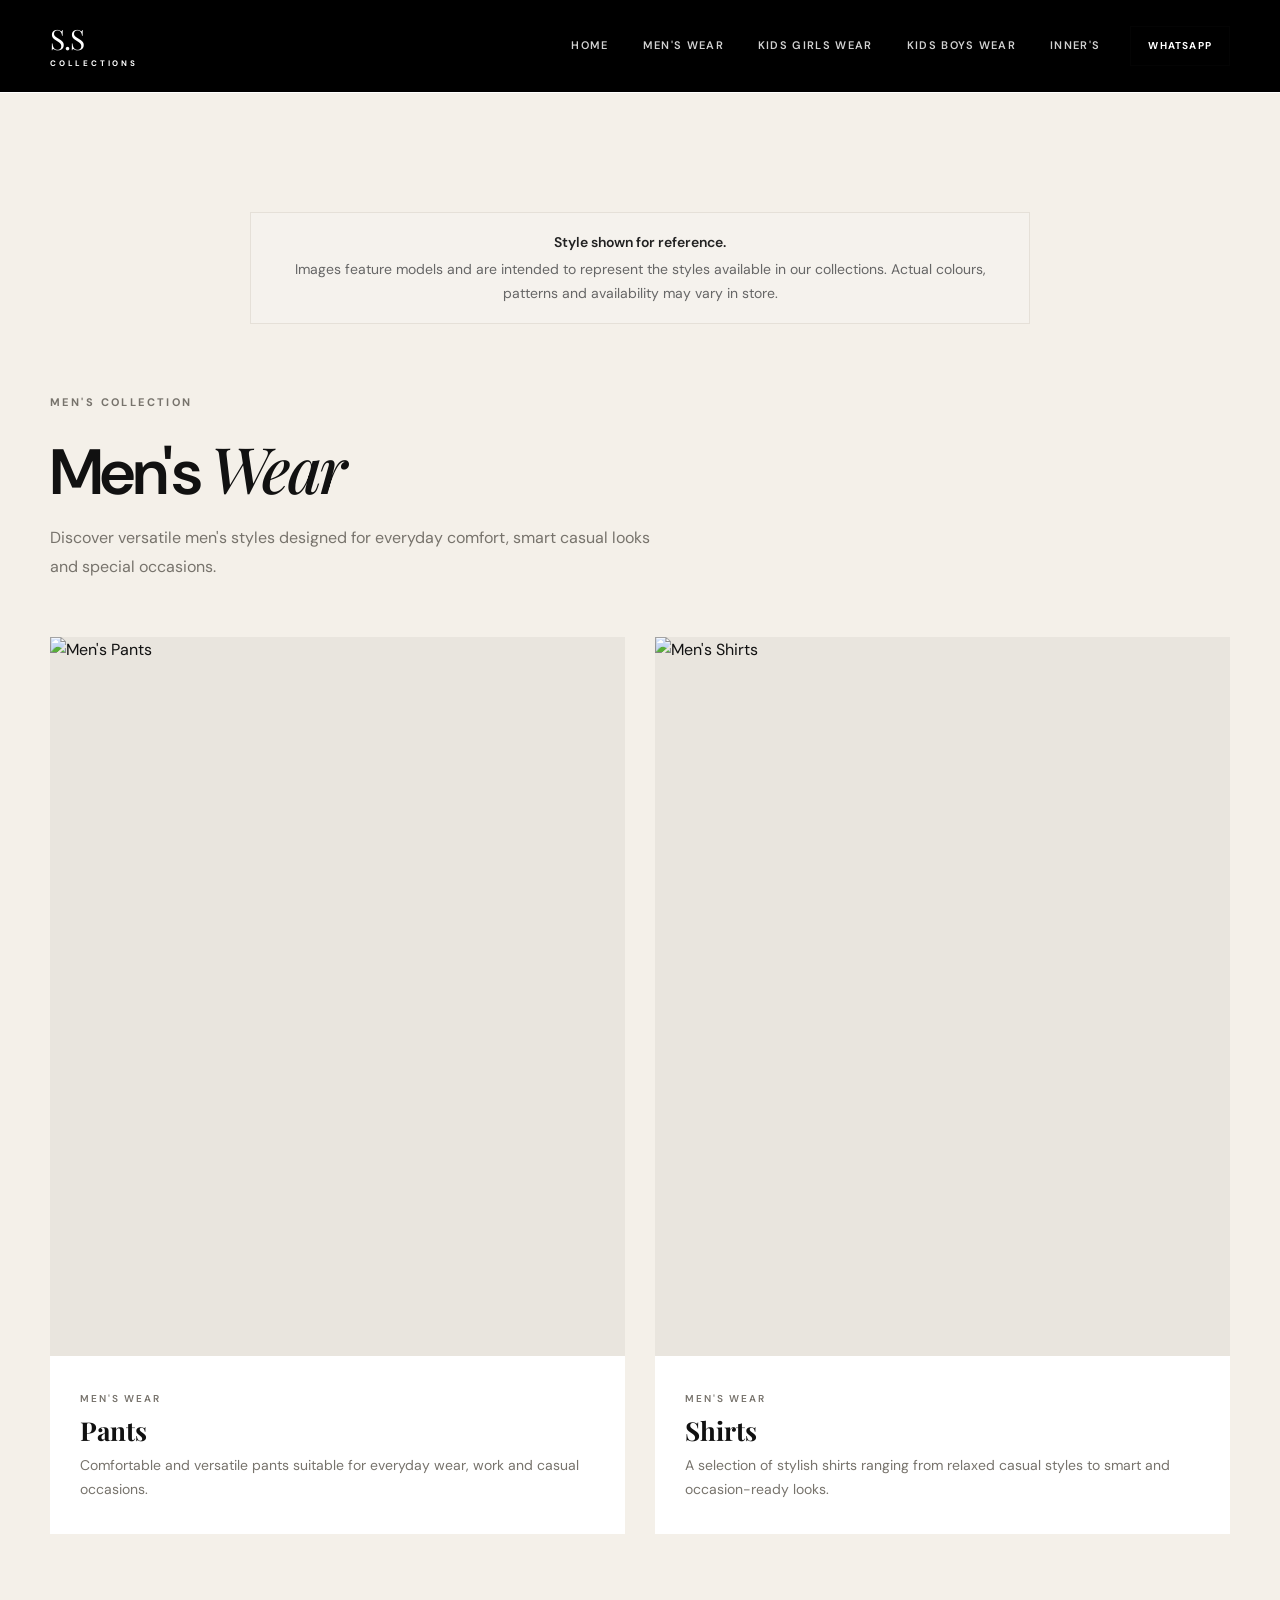
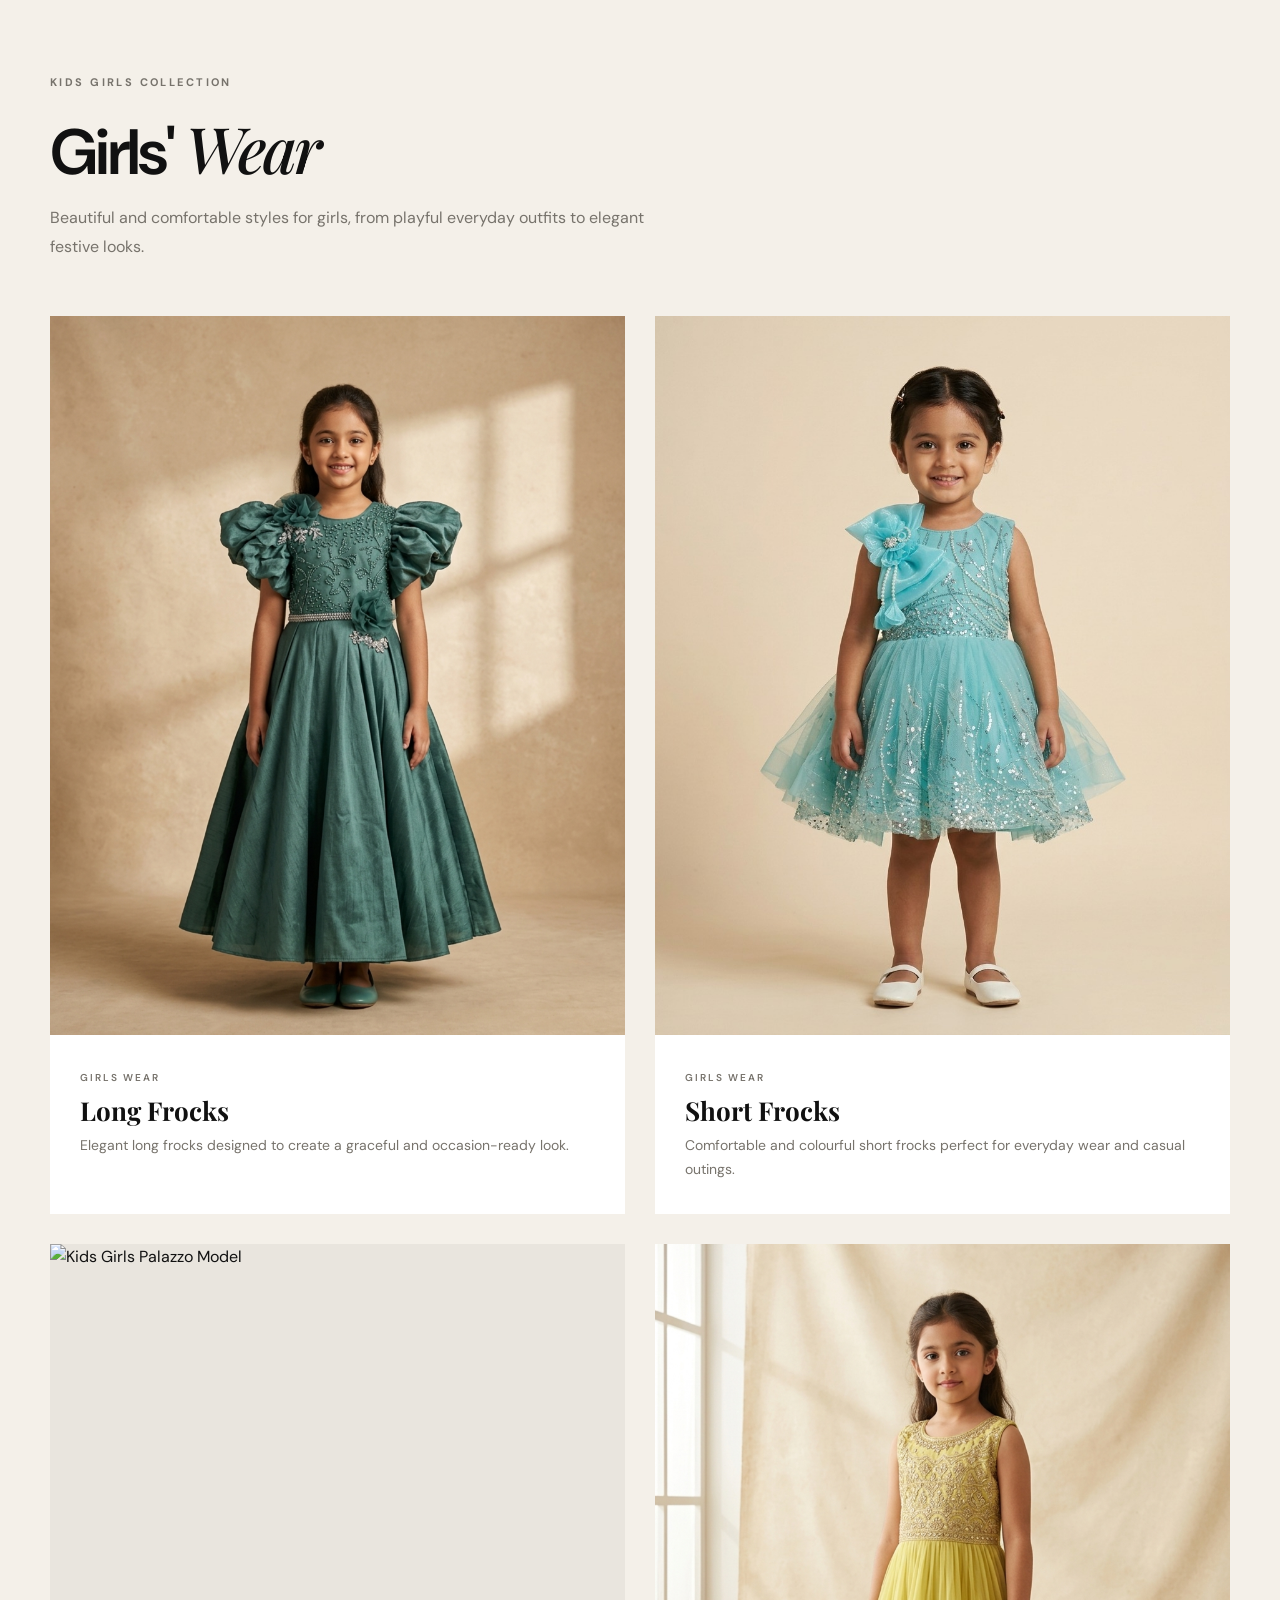
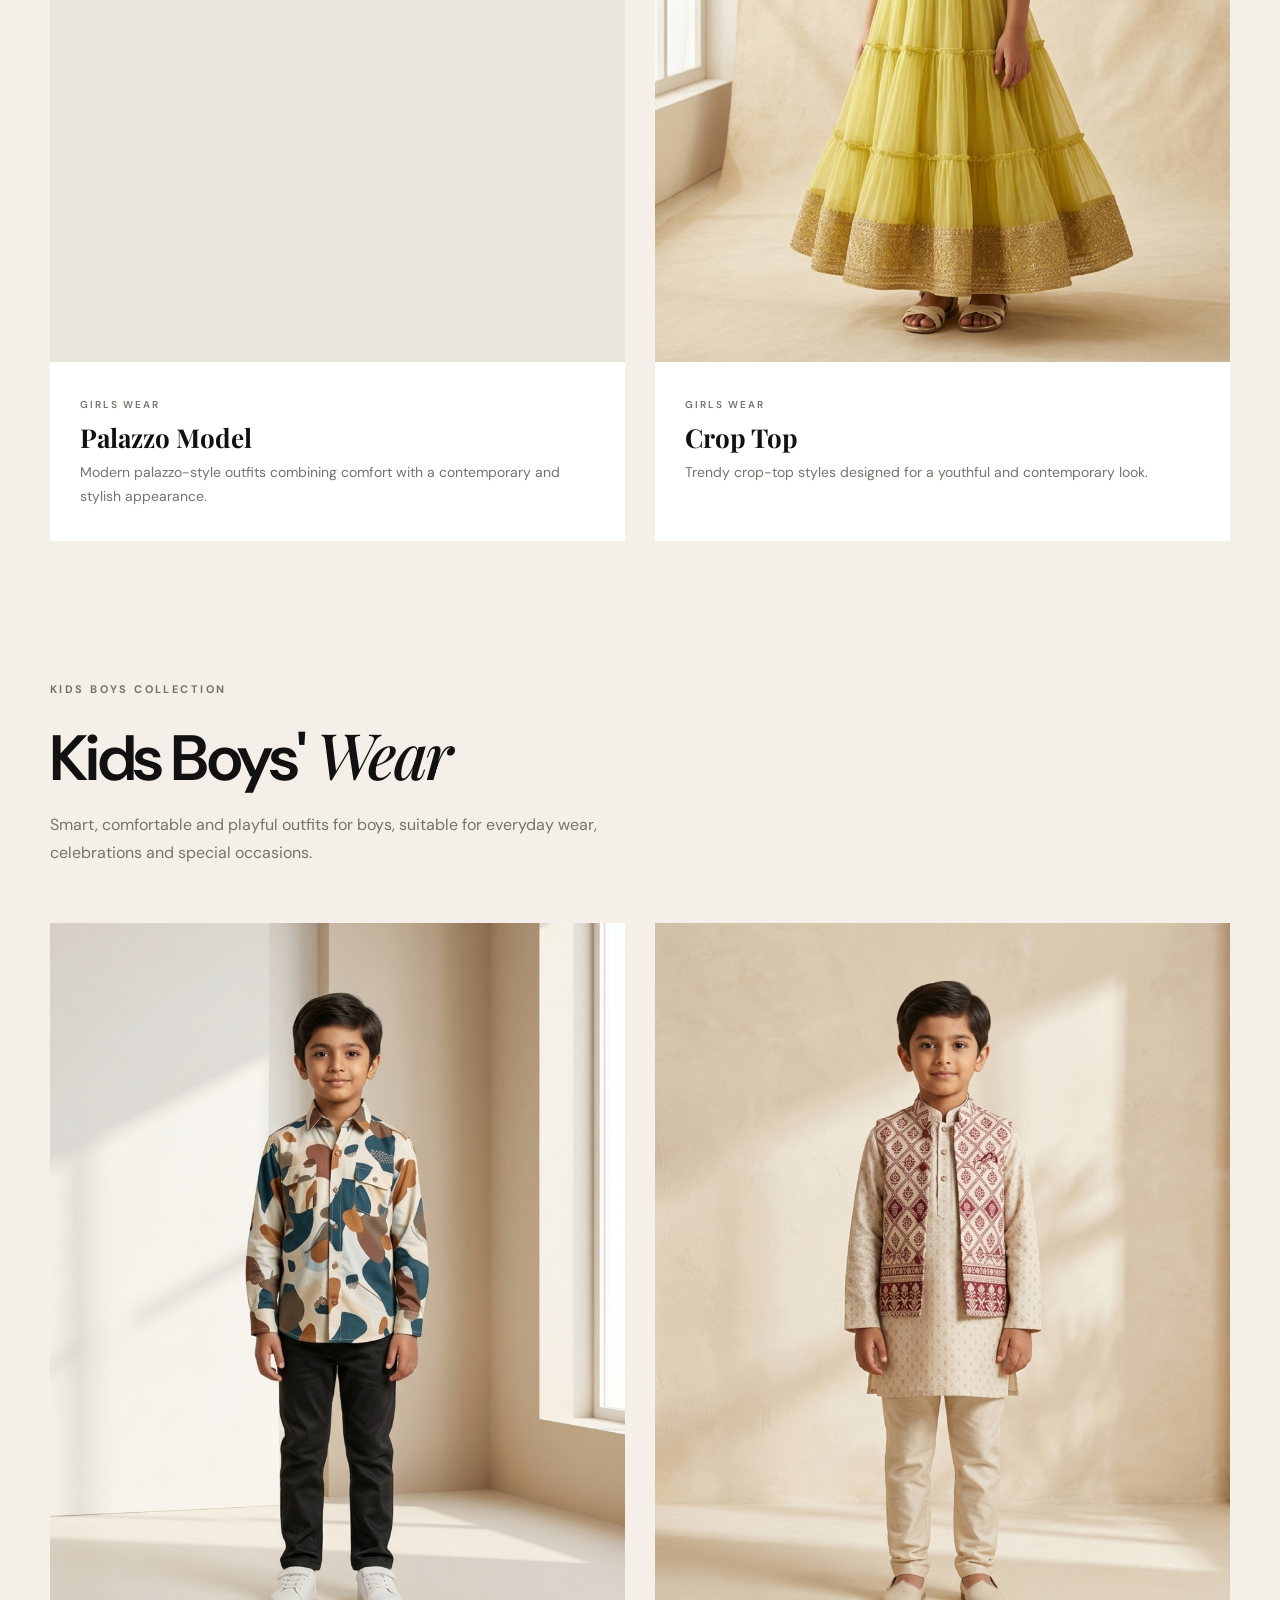
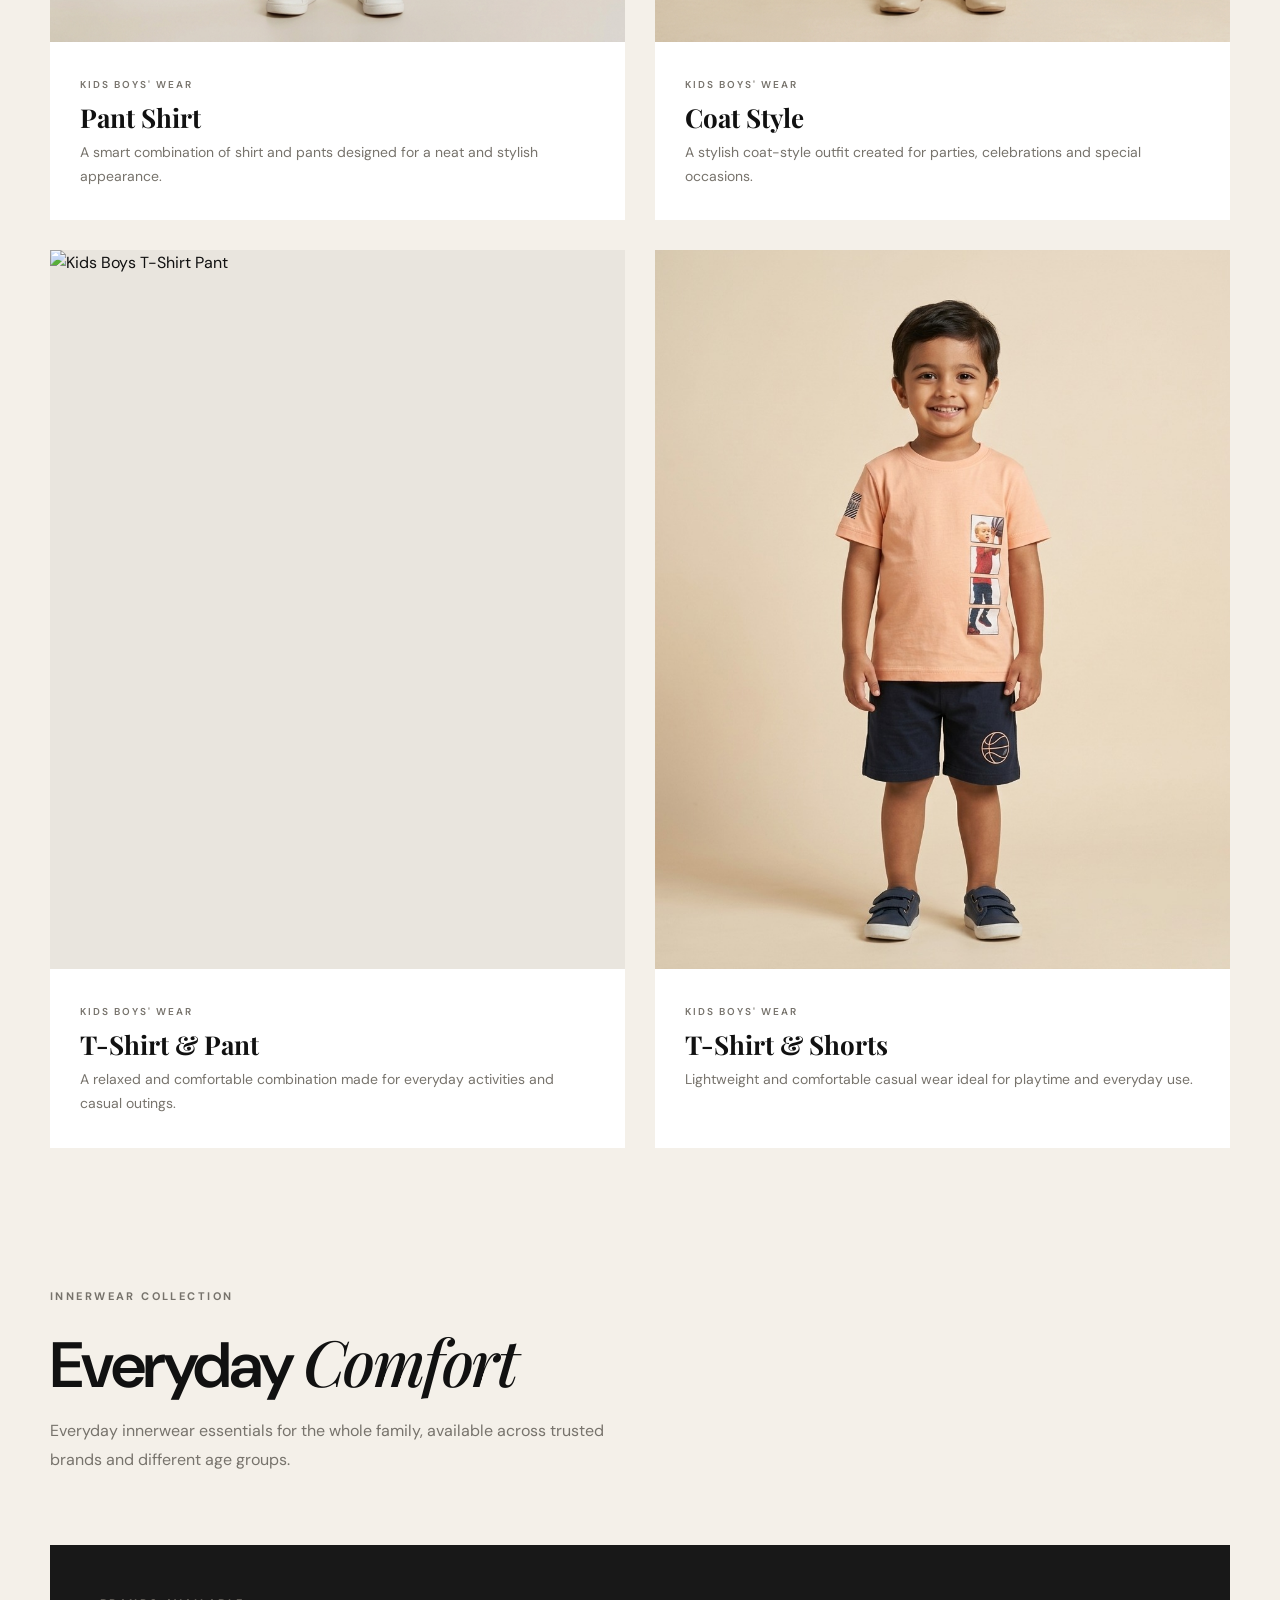
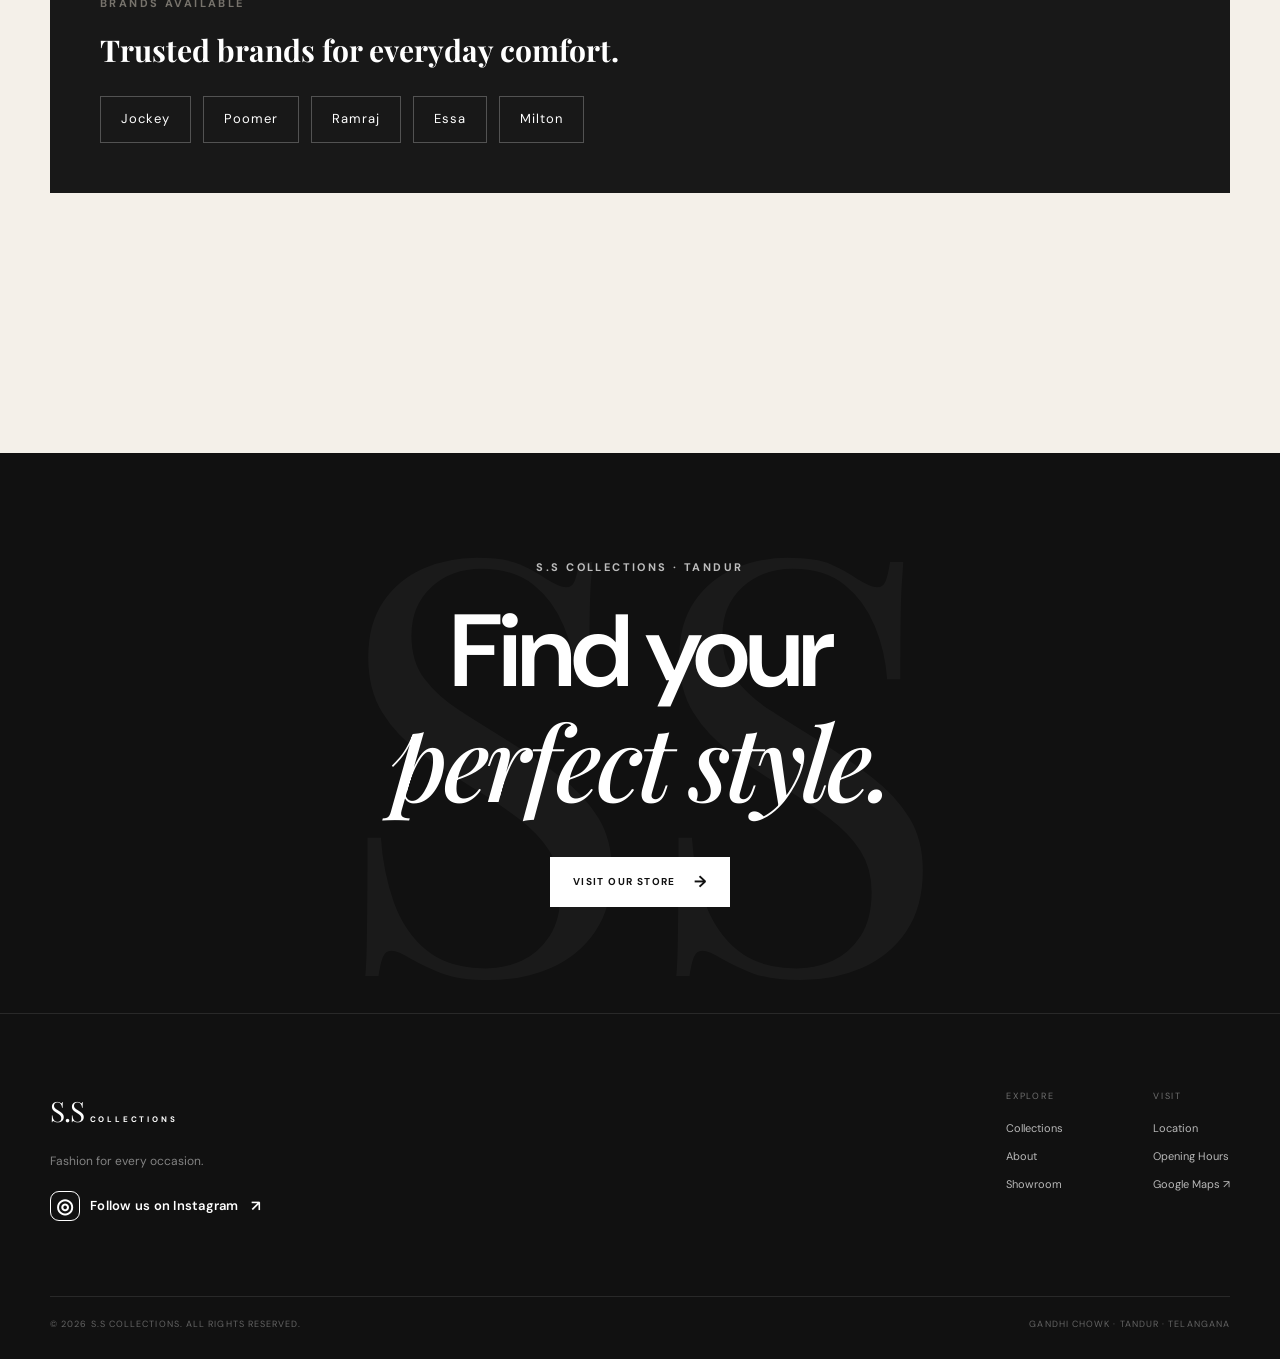
==== products models.html @ f6110bec "Add files via upload" ====
<!DOCTYPE html>
<html lang="en">

<head>
  <meta charset="UTF-8">
  <meta name="viewport" content="width=device-width, initial-scale=1.0">

  <meta name="description"
    content="S.S Collections — premium ready-made fashion showroom in Gandhi Chowk, Tandur. Explore men's, women's and kids' collections and visit our showroom.">

  <meta name="theme-color" content="#111111">

  <meta property="og:title" content="S.S Collections | Tandur">
  <meta property="og:description"
    content="Fashion for every occasion at S.S Collections, Gandhi Chowk, Tandur.">

  <title>S.S Collections | Fashion for Every Occasion</title>

  <!-- Google Fonts -->
  <link rel="preconnect" href="https://fonts.googleapis.com">
  <link rel="preconnect" href="https://fonts.gstatic.com" crossorigin>

  <link
    href="https://fonts.googleapis.com/css2?family=DM+Sans:wght@400;500;600;700&family=Playfair+Display:wght@500;600;700&display=swap"
    rel="stylesheet">

  <!-- Main CSS -->
  <link rel="stylesheet" href="style.css">

  <!-- Favicon -->
  <link rel="icon" type="image/png" sizes="32x32" href="assets/favicon.png">
  <link rel="icon" type="image/png" sizes="16x16" href="assets/favicon.png">
  <link rel="apple-touch-icon" sizes="180x180" href="assets/favicon.png">

</head>



<body class="collections-page">

  <header class="header" id="header">
    <div class="container nav">

      <a class="brand" href="#home" aria-label="S.S Collections home">
        <span class="brand-main">S.S</span>
        <span class="brand-sub">COLLECTIONS</span>
      </a>

      <button
        class="menu-toggle"
        id="menuToggle"
        aria-label="Open menu"
        aria-expanded="false">
        <span></span>
        <span></span>
        <span></span>
      </button>

      <nav class="nav-links" id="navLinks">
        <a href="index.html#home">Home</a>
        <a href="#mens-wear">Men's Wear</a>
        <a href="#kids-girls-wear">kids girls wear</a>
        <a href="#kids-boys-wear">kids boys wear</a>
        <a href="#innerwear">Inner's</a>
      </nav>

      <a
        class="nav-cta"
        href="https://wa.me/919848646757?text=Hi%20S.S%20Collections%2C%20I%20found%20your%20website%20and%20would%20like%20to%20know%20about%20your%20latest%20collection."
        target="_blank"
        rel="noopener">
        WhatsApp
      </a>

    </div>
  </header>
  <!-- ================= PRODUCT COLLECTIONS ================= -->

  <section class="product-showcase section" id="product-collections">

    <div class="container">


  <!-- ================= COLLECTION NOTE ================= -->

  <div class="collection-note">

    <strong>Style shown for reference.</strong>

    <span>
      Images feature models and are intended to represent the styles available
      in our collections. Actual colours, patterns and availability may vary in store.
    </span>

  </div>


  <!-- ================= MEN'S WEAR ================= -->

  <div class="product-category" id="mens-wear">


      <!-- ================= MEN'S WEAR ================= -->

      <div class="product-category" id="mens-wear">

        <div class="product-heading">

          <p class="eyebrow">
            MEN'S COLLECTION
          </p>

          <h2>
            Men's <em>Wear</em>
          </h2>

          <p>
            Discover versatile men's styles designed for everyday comfort,
            smart casual looks and special occasions.
          </p>

        </div>


        <div class="product-grid">


          <!-- MEN PANTS -->

          <article class="product-card">

            <div class="product-image">

              <img
                src="assets/products/men/pants.jpg"
                alt="Men's Pants">

            </div>

            <div class="product-info">

              <span>MEN'S WEAR</span>

              <h3>Pants</h3>

              <p>
                Comfortable and versatile pants suitable for everyday wear,
                work and casual occasions.
              </p>

            </div>

          </article>


          <!-- MEN SHIRTS -->

          <article class="product-card">

            <div class="product-image">

              <img
                src="assets/products/men/shirts.jpg"
                alt="Men's Shirts">

            </div>

            <div class="product-info">

              <span>MEN'S WEAR</span>

              <h3>Shirts</h3>

              <p>
                A selection of stylish shirts ranging from relaxed casual
                styles to smart and occasion-ready looks.
              </p>

            </div>

          </article>


        </div>

      </div>


      <!-- ================= KIDS GIRLS ================= -->

      <div class="product-category" id="kids-girls-wear">

        <div class="product-heading">

          <p class="eyebrow">
            KIDS GIRLS COLLECTION
          </p>

          <h2>
            Girls' <em>Wear</em>
          </h2>

          <p>
            Beautiful and comfortable styles for girls, from playful everyday
            outfits to elegant festive looks.
          </p>

        </div>


        <div class="product-grid">


          <!-- LONG FROCK -->

          <article class="product-card">

            <div class="product-image">

              <img
                src="assets/long-frock.png"
                alt="Kids Girls Long Frock">

            </div>

            <div class="product-info">

              <span>GIRLS WEAR</span>

              <h3>Long Frocks</h3>

              <p>
                Elegant long frocks designed to create a graceful and
                occasion-ready look.
              </p>

            </div>

          </article>


          <!-- SHORT FROCK -->

          <article class="product-card">

            <div class="product-image">

              <img
                src="assets/short frock.jpeg"
                alt="Kids Girls Short Frock">

            </div>

            <div class="product-info">

              <span>GIRLS WEAR</span>

              <h3>Short Frocks</h3>

              <p>
                Comfortable and colourful short frocks perfect for everyday
                wear and casual outings.
              </p>

            </div>

          </article>


          <!-- PALAZZO -->

          <article class="product-card">

            <div class="product-image">

              <img
                src="assets/products/kids-girls/palazzo.jpg"
                alt="Kids Girls Palazzo Model">

            </div>

            <div class="product-info">

              <span>GIRLS WEAR</span>

              <h3>Palazzo Model</h3>

              <p>
                Modern palazzo-style outfits combining comfort with a
                contemporary and stylish appearance.
              </p>

            </div>

          </article>


          <!-- CROP TOP -->

          <article class="product-card">

            <div class="product-image">

              <img
                src="assets/crop top.png"
                alt="Kids Girls Crop Top">

            </div>

            <div class="product-info">

              <span>GIRLS WEAR</span>

              <h3>Crop Top</h3>

              <p>
                Trendy crop-top styles designed for a youthful and
                contemporary look.
              </p>

            </div>

          </article>


        </div>

      </div>


      <!-- ================= KIDS BOYS ================= -->

      <div class="product-category" id="kids-boys-wear">

        <div class="product-heading">

          <p class="eyebrow">
            KIDS BOYS COLLECTION
          </p>

          <h2>
            Kids Boys' <em>Wear</em>
          </h2>

          <p>
            Smart, comfortable and playful outfits for boys, suitable for
            everyday wear, celebrations and special occasions.
          </p>

        </div>


        <div class="product-grid">


          <!-- PANT SHIRT -->

          <article class="product-card">

            <div class="product-image">

              <img
                src="assets/pant-shirt.png"
                alt="Kids Boys Pant Shirt">

            </div>

            <div class="product-info">

              <span>KIDS BOYS' WEAR</span>

              <h3>Pant Shirt</h3>

              <p>
                A smart combination of shirt and pants designed for a neat
                and stylish appearance.
              </p>

            </div>

          </article>


          <!-- COAT STYLE -->

          <article class="product-card">

            <div class="product-image">

              <img
                src="assets/coat-style.png"
                alt="Kids Boys Coat Style">

            </div>

            <div class="product-info">

              <span>KIDS BOYS' WEAR</span>

              <h3>Coat Style</h3>

              <p>
                A stylish coat-style outfit created for parties, celebrations
                and special occasions.
              </p>

            </div>

          </article>


          <!-- T-SHIRT & PANT -->

          <article class="product-card">

            <div class="product-image">

              <img
                src="assets/tshirt-pant.jpg"
                alt="Kids Boys T-Shirt Pant">

            </div>

            <div class="product-info">

              <span>KIDS BOYS' WEAR</span>

              <h3>T-Shirt &amp; Pant</h3>

              <p>
                A relaxed and comfortable combination made for everyday
                activities and casual outings.
              </p>

            </div>

          </article>


          <!-- T-SHIRT & SHORTS -->

          <article class="product-card">

            <div class="product-image">

              <img
                src="assets/tshirt and short.jpeg"
                alt="Kids Boys T-Shirt Shorts">

            </div>

            <div class="product-info">

              <span>KIDS BOYS' WEAR</span>

              <h3>T-Shirt &amp; Shorts</h3>

              <p>
                Lightweight and comfortable casual wear ideal for playtime
                and everyday use.
              </p>

            </div>

          </article>


        </div>

      </div>


      <!-- ================= INNERWEAR ================= -->

      <div class="product-category" id="innerwear">

        <div class="product-heading">

          <p class="eyebrow">
            INNERWEAR COLLECTION
          </p>

          <h2>
            Everyday <em>Comfort</em>
          </h2>

          <p>
            Everyday innerwear essentials for the whole family, available
            across trusted brands and different age groups.
          </p>

        </div>


        <div class="innerwear-brands">

          <p class="eyebrow">
            BRANDS AVAILABLE
          </p>

          <h3>
            Trusted brands for everyday comfort.
          </h3>


          <div class="brand-list">

            <span>Jockey</span>
            <span>Poomer</span>
            <span>Ramraj</span>
            <span>Essa</span>
            <span>Milton</span>

          </div>

        </div>

      </div>


    </div>

  </section>


  <!-- ================= FINAL CTA ================= -->

  <section class="final-cta">

    <div class="container final-content">

      <p class="eyebrow light">
        S.S COLLECTIONS · TANDUR
      </p>

      <h2>
        Find your<br>
        <em>perfect style.</em>
      </h2>

      <a class="btn btn-light" href="index.html#visit">
        Visit Our Store
        <span>→</span>
      </a>

    </div>

  </section>


  <!-- ================= FOOTER ================= -->

  <footer class="footer">

    <div class="container footer-top">


      <!-- FOOTER BRAND -->

      <div class="footer-brand">

        <span class="brand-main">
          S.S
        </span>

        <span class="brand-sub">
          COLLECTIONS
        </span>

        <p>
          Fashion for every occasion.
        </p>


        <!-- INSTAGRAM -->

        <a
          class="instagram-link"
          href="YOUR_INSTAGRAM_LINK"
          target="_blank"
          rel="noopener noreferrer"
          aria-label="Follow S.S Collections on Instagram">

          <span class="instagram-icon">
            ◎
          </span>

          <span>
            Follow us on Instagram
          </span>

          <span class="instagram-arrow">
            ↗
          </span>

        </a>

      </div>


      <!-- FOOTER LINKS -->

      <div class="footer-links">


        <div>

          <span class="footer-title">
            Explore
          </span>

          <a href="index.html#collections">
            Collections
          </a>

          <a href="index.html#about">
            About
          </a>

          <a href="index.html#gallery">
            Showroom
          </a>

        </div>


        <div>

          <span class="footer-title">
            Visit
          </span>

          <a href="index.html#visit">
            Location
          </a>

          <a href="index.html#visit">
            Opening Hours
          </a>

          <a
            href="https://www.google.com/maps/search/?api=1&query=SS+Collections+Gandhi+Chowk+Tandur"
            target="_blank"
            rel="noopener noreferrer">

            Google Maps ↗

          </a>

        </div>


      </div>

    </div>


    <!-- FOOTER BOTTOM -->

    <div class="container footer-bottom">

      <span>
        © <span id="year"></span> S.S Collections. All rights reserved.
      </span>

      <span>
        Gandhi Chowk · Tandur · Telangana
      </span>

    </div>

  </footer>


  <!-- ================= MOBILE ACTIONS ================= -->

  <div class="mobile-actions">

    <a href="tel:+919848646757">

      <span>☎</span>

      Call

    </a>


    <a
      href="https://wa.me/919848646757?text=Hi%20S.S%20Collections%2C%20I%20found%20your%20website."
      target="_blank"
      rel="noopener noreferrer">

      <span>◉</span>

      WhatsApp

    </a>


    <a
      href="https://www.google.com/maps/search/?api=1&query=SS+Collections+Gandhi+Chowk+Tandur"
      target="_blank"
      rel="noopener noreferrer">

      <span>⌖</span>

      Directions

    </a>

  </div>


  <!-- ================= JAVASCRIPT ================= -->

  <script src="script.js"></script>

</body>

</html>
---- style.css ----
* {
  margin: 0;
  padding: 0;
  box-sizing: border-box;
}

:root {
  --black: #111111;
  --dark: #181818;
  --cream: #f4f0e9;
  --white: #ffffff;
  --muted: #77736c;
  --line: rgba(17, 17, 17, 0.12);
  --serif: "Playfair Display", Georgia, serif;
  --sans: "DM Sans", Arial, sans-serif;
}

html {
  scroll-behavior: smooth;
}

body {
  font-family: var(--sans);
  color: var(--black);
  background: var(--cream);
  line-height: 1.6;
  overflow-x: hidden;
}

a {
  color: inherit;
  text-decoration: none;
}

img {
  display: block;
  width: 100%;
}

.container {
  width: min(1180px, calc(100% - 48px));
  margin: 0 auto;
}

.section {
  padding: 120px 0;
}

.eyebrow {
  font-size: 11px;
  font-weight: 700;
  letter-spacing: 0.22em;
  text-transform: uppercase;
  color: var(--muted);
  margin-bottom: 22px;
}

.eyebrow.light {
  color: rgba(255,255,255,.72);
}

h1, h2, h3 {
  line-height: 1.05;
}

h1, h2 {
  font-weight: 600;
  letter-spacing: -0.04em;
}

h2 {
  font-size: clamp(42px, 5vw, 70px);
}

h2 em,
h1 em {
  font-family: var(--serif);
  font-weight: 500;
}

.announcement {
  height: 36px;
  background: var(--black);
  color: rgba(255,255,255,.82);
  display: flex;
  justify-content: center;
  align-items: center;
  gap: 12px;
  font-size: 10px;
  letter-spacing: .13em;
  text-transform: uppercase;
}

.announcement-dot {
  opacity: .45;
}

.header {
  position: absolute;
  top: 36px;
  left: 0;
  width: 100%;
  z-index: 20;
  color: var(--white);
  transition: .35s ease;
}

.header.scrolled {
  position: fixed;
  top: 0;
  background: rgba(17,17,17,.94);
  backdrop-filter: blur(12px);
  box-shadow: 0 8px 30px rgba(0,0,0,.12);
}
/* =========================================================
   COLLECTIONS PAGE NAVIGATION
   ========================================================= */

.collections-page .header {
  position: relative;
  top: 0;
  background: black;
  color: white;
  box-shadow: 0 1px 0 white;
}

/* When user scrolls, keep navbar fixed at the top */
.collections-page .header.scrolled {
  position: fixed;
  top: 0;
  left: 0;
  width: 100%;
  background: black;
  color: white;
  backdrop-filter: blur(12px);
  box-shadow: 0 8px 30px white;
}

.collections-page .nav-cta {
  border-color: rgba(17,17,17,.25);
}

.collections-page .nav-cta:hover {
  background: var(--black);
  color: var(--white);
}

.collections-page .menu-toggle span {
  background: var(--black);
}

/* Keep mobile dropdown identical to homepage */
@media (max-width:680px) {

  .collections-page .nav-links a {
    color: var(--white);
  }

}

.nav {
  min-height: 92px;
  display: flex;
  align-items: center;
  justify-content: space-between;
  gap: 30px;
}

.brand {
  display: flex;
  flex-direction: column;
  line-height: 1;
}

.brand-main {
  font-family: var(--serif);
  font-size: 28px;
  letter-spacing: -.04em;
}

.brand-sub {
  font-size: 8px;
  letter-spacing: .35em;
  font-weight: 700;
  margin-top: 6px;
}

.nav-links {
  display: flex;
  align-items: center;
  gap: 34px;
  margin-left: auto;
}

.nav-links a {
  font-size: 11px;
  font-weight: 600;
  text-transform: uppercase;
  letter-spacing: .12em;
  opacity: .82;
  position: relative;
}

.nav-links a::after {
  content: "";
  position: absolute;
  left: 0;
  bottom: -8px;
  width: 0;
  height: 1px;
  background: currentColor;
  transition: .3s ease;
}

.nav-links a:hover::after {
  width: 100%;
}

.nav-cta {
  border: 1px solid rgba(255,255,255,.5);
  padding: 11px 17px;
  font-size: 10px;
  font-weight: 700;
  text-transform: uppercase;
  letter-spacing: .12em;
  transition: .3s ease;
}

.nav-cta:hover {
  background: white;
  color: var(--black);
}

.menu-toggle {
  display: none;
  border: 0;
  background: transparent;
  cursor: pointer;
}

.menu-toggle span {
  display: block;
  width: 24px;
  height: 2px;
  background: white;
  margin: 5px 0;
}

.hero {
  min-height: 820px;
  height: 100vh;
  max-height: 960px;
  position: relative;
  color: white;
  display: flex;
  align-items: center;
  overflow: hidden;
}

.hero-image,
.hero-overlay {
  position: absolute;
  inset: 0;
}

.hero-image img {
  height: 100%;
  object-fit: cover;
  object-position: center;
  transform: scale(1.01);
}

.hero-overlay {
  background:
    linear-gradient(90deg, rgba(0,0,0,.78) 0%, rgba(0,0,0,.46) 45%, rgba(0,0,0,.20) 100%),
    linear-gradient(0deg, rgba(0,0,0,.45), transparent 45%);
}

.hero-content {
  position: relative;
  z-index: 2;
  padding-top: 70px;
  display: flex;
  align-items: flex-end;
  justify-content: space-between;
}

.hero-copy {
  width: min(690px, 100%);
}

.hero h1 {
  font-size: clamp(58px, 8vw, 105px);
  line-height: .91;
  margin-bottom: 32px;
}

.hero-text {
  max-width: 530px;
  font-size: 16px;
  color: rgba(255,255,255,.82);
  margin-bottom: 34px;
}

.hero-actions,
.visit-actions {
  display: flex;
  flex-wrap: wrap;
  gap: 12px;
}

.btn {
  min-height: 50px;
  padding: 0 22px;
  display: inline-flex;
  justify-content: center;
  align-items: center;
  gap: 18px;
  border: 1px solid transparent;
  font-size: 10px;
  font-weight: 700;
  text-transform: uppercase;
  letter-spacing: .14em;
  transition: .3s ease;
}

.btn span {
  font-size: 16px;
}

.btn-light {
  background: white;
  color: var(--black);
}

.btn-light:hover {
  background: var(--cream);
  transform: translateY(-2px);
}

.btn-ghost {
  color: white;
  border-color: rgba(255,255,255,.5);
}

.btn-ghost:hover {
  background: white;
  color: var(--black);
}

.btn-dark {
  background: var(--black);
  color: white;
}

.btn-dark:hover {
  transform: translateY(-2px);
  background: #2a2a2a;
}

.btn-outline {
  border-color: rgba(17,17,17,.25);
}

.btn-outline:hover {
  background: var(--black);
  color: white;
}

.hero-note {
  display: flex;
  align-items: center;
  gap: 14px;
  font-size: 9px;
  text-transform: uppercase;
  letter-spacing: .2em;
  color: rgba(255,255,255,.65);
  writing-mode: vertical-rl;
}

.hero-note .line {
  height: 70px;
  width: 1px;
  background: rgba(255,255,255,.45);
}

.intro {
  background: var(--cream);
}

.intro-grid {
  display: grid;
  grid-template-columns: 1fr 2.2fr;
  gap: 80px;
}

.section-label {
  display: flex;
  gap: 25px;
  color: #8a857d;
  font-size: 10px;
  font-weight: 700;
  letter-spacing: .18em;
}

.section-label span:first-child {
  color: var(--black);
}

.intro-copy {
  max-width: 800px;
}

.intro-copy h2 {
  margin-bottom: 28px;
}

.intro-copy > p:not(.eyebrow) {
  max-width: 650px;
  color: #65615a;
  font-size: 17px;
  margin-bottom: 30px;
}

.text-link {
  display: inline-flex;
  gap: 14px;
  font-size: 11px;
  font-weight: 700;
  text-transform: uppercase;
  letter-spacing: .13em;
  border-bottom: 1px solid var(--black);
  padding-bottom: 8px;
}

.collections {
  background: #ebe6dd;
}

/* ================= COLLECTION NOTE ================= */

.collection-note {
  max-width: 780px;
  margin: 0 auto 70px;
  padding: 18px 24px;
  text-align: center;
  background: #f5f2ed;
  border: 1px solid #e5e0d8;
  color: #666;
  font-size: 14px;
  line-height: 1.7;
}

.collection-note strong {
  display: block;
  margin-bottom: 3px;
  color: #222;
  font-weight: 600;
}
/* PRODUCT SHOWCASE
-------------------------------------------------------------- */

html {
  scroll-behavior: smooth;
}

.product-showcase {
  background: var(--cream);
  padding-top: 120px;
}

.product-category {
  margin-bottom: 140px;
  scroll-margin-top: 100px;
}

.product-heading {
  max-width: 700px;
  margin-bottom: 55px;
}

.product-heading h2 {
  margin: 10px 0 18px;
}

.product-heading > p:last-child {
  color: var(--muted);
  line-height: 1.8;
  max-width: 600px;
}


/* PRODUCT GRID */

.product-grid {
  display: grid;
  grid-template-columns: repeat(2, 1fr);
  gap: 30px;
}


/* PRODUCT CARD */

.product-card {
  background: var(--white);
  overflow: hidden;
  transition: transform 0.3s ease;
}

.product-card:hover {
  transform: translateY(-6px);
}


/* PRODUCT IMAGE */

.product-image {
  width: 100%;
  aspect-ratio: 4 / 5;
  overflow: hidden;
  background: #e9e5de;
}

.product-image img {
  width: 100%;
  height: 100%;
  object-fit: cover;
  display: block;
  transition: transform 0.5s ease;
}

.product-card:hover .product-image img {
  transform: scale(1.04);
}


/* PRODUCT INFORMATION */

.product-info {
  padding: 28px 30px 32px;
}

.product-info span {
  font-size: 10px;
  letter-spacing: 2px;
  font-weight: 600;
  color: var(--muted);
}

.product-info h3 {
  margin: 8px 0 10px;
  font-family: "Playfair Display", serif;
  font-size: 26px;
}

.product-info p {
  margin: 0;
  color: var(--muted);
  line-height: 1.7;
  font-size: 14px;
}


/* INNERWEAR BRANDS */

.innerwear-brands {
  margin-top: 70px;
  padding: 50px;
  background: var(--dark);
  color: var(--white);
}

.innerwear-brands h3 {
  font-family: "Playfair Display", serif;
  font-size: 30px;
  margin: 12px 0 30px;
}

.brand-list {
  display: flex;
  flex-wrap: wrap;
  gap: 12px;
}

.brand-list span {
  border: 1px solid rgba(255,255,255,0.25);
  padding: 12px 20px;
  font-size: 13px;
  letter-spacing: 1px;
}


/* CLICKABLE ARROW */

.card-arrow {
  text-decoration: none;
  color: inherit;
  cursor: pointer;
}


/* MOBILE */

@media (max-width: 680px) {

  .product-showcase {
    padding-top: 80px;
  }

  .product-category {
    margin-bottom: 90px;
  }

  .product-grid {
    grid-template-columns: 1fr;
    gap: 22px;
  }

  .product-heading {
    margin-bottom: 35px;
  }

  .product-info {
    padding: 22px;
  }

  .innerwear-brands {
    padding: 30px 24px;
  }

}

.section-heading {
  display: flex;
  justify-content: space-between;
  gap: 50px;
  align-items: end;
  margin-bottom: 55px;
}

.heading-description {
  max-width: 370px;
  color: var(--muted);
  font-size: 14px;
}

.collection-grid {
  display: grid;
  grid-template-columns: 1fr 1fr;
  gap: 18px;
}

.collection-card {
  min-height: 420px;
  position: relative;
  overflow: hidden;
  padding: 28px;
  display: flex;
  align-items: flex-end;
  color: white;
  isolation: isolate;
  background-size: cover;
  background-position: center;
}

.collection-card::before {
  content: "";
  position: absolute;
  inset: 0;
  z-index: -2;
  background: linear-gradient(0deg, rgba(0,0,0,.78), rgba(0,0,0,.08) 70%);
}

.collection-card::after {
  content: "";
  position: absolute;
  inset: 0;
  z-index: -3;
  background: #3c3c3c;
  transition: transform .7s ease;
}

.collection-card:hover::after {
  transform: scale(1.06);
}

.card-men::after {
  background: linear-gradient(135deg, #4b4b4b, #181818);
}

.card-women::after {
  background: linear-gradient(135deg, #6c625d, #2a2423);
}

.card-kids::after {
  background: linear-gradient(135deg, #6d6b5c, #27271f);
}

.card-new::after {
  background: linear-gradient(135deg, #56524c, #191817);
}

.card-number {
  position: absolute;
  top: 25px;
  right: 25px;
  font-size: 10px;
  letter-spacing: .18em;
  opacity: .65;
}

.card-content p {
  font-size: 9px;
  font-weight: 700;
  letter-spacing: .2em;
  opacity: .7;
  margin-bottom: 9px;
}

.card-content h3 {
  font-size: clamp(38px, 4vw, 54px);
  margin-bottom: 7px;
}

.card-content span {
  font-size: 11px;
  color: rgba(255,255,255,.72);
}

.card-arrow {
  position: absolute;
  right: 28px;
  bottom: 28px;
  width: 44px;
  height: 44px;
  border: 1px solid rgba(255,255,255,.45);
  display: grid;
  place-items: center;
  font-size: 20px;
  transition: .3s ease;
}

.collection-card:hover .card-arrow {
  background: white;
  color: var(--black);
  transform: rotate(5deg);
}

.experience {
  background: var(--cream);
}

.experience-grid {
  display: grid;
  grid-template-columns: 1.05fr .95fr;
  gap: 90px;
  align-items: center;
}

.experience-image {
  position: relative;
}

.experience-image img {
  aspect-ratio: 4 / 3;
  object-fit: cover;
}

.image-caption {
  position: absolute;
  left: 18px;
  bottom: 18px;
  background: rgba(17,17,17,.86);
  color: white;
  padding: 10px 13px;
  font-size: 9px;
  text-transform: uppercase;
  letter-spacing: .14em;
}

.experience-copy h2 {
  margin-bottom: 28px;
}

.experience-copy > p:not(.eyebrow) {
  color: var(--muted);
  max-width: 500px;
  margin-bottom: 35px;
}

.features {
  border-top: 1px solid var(--line);
}

.feature {
  display: grid;
  grid-template-columns: 45px 1fr;
  gap: 18px;
  padding: 20px 0;
  border-bottom: 1px solid var(--line);
}

.feature > span {
  font-size: 9px;
  font-weight: 700;
  letter-spacing: .15em;
  color: #9a958c;
}

.feature h4 {
  font-size: 14px;
  margin-bottom: 4px;
}

.feature p {
  color: var(--muted);
  font-size: 12px;
}

.gallery {
  background: #ebe6dd;
}

.centered {
  display: block;
  text-align: center;
}

.centered .heading-description {
  margin: 20px auto 0;
}

.gallery-main {
  position: relative;
  overflow: hidden;
}

.gallery-main img {
  height: min(650px, 60vw);
  min-height: 360px;
  object-fit: cover;
}

.gallery-overlay {
  position: absolute;
  left: 28px;
  bottom: 28px;
  color: white;
  display: flex;
  flex-direction: column;
  gap: 5px;
}

.gallery-overlay span {
  font-size: 9px;
  letter-spacing: .22em;
  opacity: .7;
}

.gallery-overlay strong {
  font-family: var(--serif);
  font-size: 27px;
  font-weight: 500;
}

.photo-note {
  margin-top: 14px;
  text-align: center;
  color: #8a857d;
  font-size: 11px;
}

.visit {
  background: var(--cream);
}

.visit-grid {
  display: grid;
  grid-template-columns: 1fr .9fr;
  gap: 90px;
  align-items: center;
}

.visit-copy h2 {
  margin-bottom: 27px;
}

.visit-copy > p:not(.eyebrow) {
  max-width: 560px;
  color: var(--muted);
  margin-bottom: 32px;
}

.address,
.hours {
  display: flex;
  align-items: flex-start;
  gap: 18px;
  margin: 22px 0;
}

.address-icon {
  font-size: 22px;
  line-height: 1;
  width: 25px;
}

.address strong,
.address span,
.hours strong,
.hours span {
  display: block;
}

.address strong,
.hours strong {
  font-size: 13px;
}

.address span,
.hours span {
  color: var(--muted);
  font-size: 12px;
  margin-top: 3px;
}

.visit-actions {
  margin-top: 32px;
}

.map-card {
  min-height: 480px;
  background: #252525;
  color: white;
  position: relative;
  overflow: hidden;
  display: grid;
  place-items: center;
  text-align: center;
}

.map-pattern {
  position: absolute;
  inset: -30%;
  opacity: .12;
  background-image:
    linear-gradient(30deg, transparent 47%, white 48%, transparent 49%),
    linear-gradient(120deg, transparent 47%, white 48%, transparent 49%);
  background-size: 90px 90px;
  transform: rotate(10deg);
}

.map-content {
  position: relative;
  z-index: 2;
}

.map-pin {
  display: inline-grid;
  place-items: center;
  width: 58px;
  height: 58px;
  border: 1px solid rgba(255,255,255,.45);
  border-radius: 50%;
  font-size: 20px;
  margin-bottom: 24px;
}

.map-content p {
  font-size: 9px;
  letter-spacing: .25em;
  color: rgba(255,255,255,.6);
  margin-bottom: 13px;
}

.map-content h3 {
  font-family: var(--serif);
  font-size: 42px;
  font-weight: 500;
  margin-bottom: 5px;
}

.map-content > span:not(.map-pin) {
  color: rgba(255,255,255,.62);
  font-size: 12px;
}

.map-content a {
  display: block;
  width: fit-content;
  margin: 30px auto 0;
  border-bottom: 1px solid rgba(255,255,255,.55);
  padding-bottom: 6px;
  font-size: 10px;
  text-transform: uppercase;
  letter-spacing: .14em;
}

.final-cta {
  min-height: 560px;
  background: var(--black);
  color: white;
  display: grid;
  place-items: center;
  text-align: center;
  position: relative;
  overflow: hidden;
}

.final-cta::before {
  content: "SS";
  position: absolute;
  font-family: var(--serif);
  font-size: 45vw;
  line-height: 1;
  opacity: .035;
  pointer-events: none;
}

.final-content {
  position: relative;
  z-index: 2;
}

.final-content h2 {
  font-size: clamp(58px, 8vw, 105px);
  margin-bottom: 36px;
}

.footer {
  background: #111;
  color: white;
  border-top: 1px solid rgba(255,255,255,.1);
}

.footer-top {
  padding: 75px 0;
  display: flex;
  justify-content: space-between;
  gap: 50px;
}

.footer-brand p {
  color: rgba(255,255,255,.48);
  font-size: 12px;
  margin-top: 18px;
}

.footer-links {
  display: flex;
  gap: 90px;
}

.footer-links > div {
  display: flex;
  flex-direction: column;
  gap: 10px;
}

.footer-title {
  font-size: 9px;
  color: rgba(255,255,255,.4);
  text-transform: uppercase;
  letter-spacing: .2em;
  margin-bottom: 7px;
}

.footer-links a {
  font-size: 11px;
  color: rgba(255,255,255,.7);
}

.footer-links a:hover {
  color: white;
}

.footer-bottom {
  border-top: 1px solid rgba(255,255,255,.1);
  padding: 20px 0 28px;
  display: flex;
  justify-content: space-between;
  gap: 20px;
  color: rgba(255,255,255,.35);
  font-size: 9px;
  text-transform: uppercase;
  letter-spacing: .12em;
}

.mobile-actions {
  display: none;
}

.reveal {
  opacity: 0;
  transform: translateY(25px);
  transition: opacity .7s ease, transform .7s ease;
}

.reveal.visible {
  opacity: 1;
  transform: translateY(0);
}

.delay-1 { transition-delay: .1s; }
.delay-2 { transition-delay: .2s; }
.delay-3 { transition-delay: .3s; }

@media (max-width: 900px) {
  .section {
    padding: 85px 0;
  }

  .nav {
    min-height: 76px;
  }

  .nav-links {
    gap: 18px;
  }

  .nav-cta {
    display: none;
  }

  .hero {
    min-height: 720px;
  }

  .hero-content {
    padding-top: 90px;
  }

  .hero-note {
    display: none;
  }

  .intro-grid,
  .experience-grid,
  .visit-grid {
    grid-template-columns: 1fr;
    gap: 50px;
  }

  .section-heading {
    align-items: flex-start;
    flex-direction: column;
    gap: 20px;
  }

  .experience-image {
    order: 2;
  }

  .experience-copy {
    order: 1;
  }

  .map-card {
    min-height: 400px;
  }
}

@media (max-width: 680px) {
  body {
    padding-bottom: 66px;
  }

  .container {
    width: min(100% - 32px, 1180px);
  }

  .announcement {
    font-size: 8px;
    letter-spacing: .08em;
    padding: 0 10px;
    text-align: center;
  }

  .announcement-dot {
    display: none;
  }

  .header {
    top: 36px;
  }

  .nav {
    min-height: 70px;
  }

  .menu-toggle {
    display: block;
    margin-left: auto;
  }

  .nav-links {
    display: none;
    position: absolute;
    top: 70px;
    left: 16px;
    right: 16px;
    padding: 12px;
    background: rgba(17,17,17,.98);
    flex-direction: column;
    align-items: stretch;
    gap: 0;
  }

  .nav-links.open {
    display: flex;
  }

  .nav-links a {
    padding: 15px 12px;
  }

  .hero {
    min-height: 690px;
    height: 88vh;
  }

  .hero-image img {
    object-position: 56% center;
  }

  .hero-overlay {
    background: linear-gradient(90deg, rgba(0,0,0,.78), rgba(0,0,0,.36));
  }

  .hero-content {
    padding-top: 110px;
  }

  .hero h1 {
    font-size: clamp(52px, 15vw, 78px);
  }

  .hero-text {
    font-size: 14px;
  }

  .hero-actions {
    flex-direction: column;
    align-items: stretch;
  }

  .btn {
    width: 100%;
  }

  .intro-grid {
    gap: 35px;
  }

  .section-heading h2,
  .intro-copy h2,
  .experience-copy h2,
  .visit-copy h2 {
    font-size: 46px;
  }

  .collection-grid {
    grid-template-columns: 1fr;
  }

  .collection-card {
    min-height: 330px;
  }

  .experience-grid,
  .visit-grid {
    gap: 42px;
  }

  .experience-image img {
    aspect-ratio: 1 / 1;
  }

  .gallery-main img {
    height: 500px;
  }

  .map-card {
    min-height: 360px;
  }

  .map-content h3 {
    font-size: 35px;
  }

  .final-cta {
    min-height: 450px;
  }

  .footer-top {
    padding: 55px 0;
    flex-direction: column;
  }

  .footer-links {
    gap: 45px;
  }

  .footer-bottom {
    flex-direction: column;
    padding-bottom: 25px;
  }

  .mobile-actions {
    position: fixed;
    z-index: 50;
    bottom: 0;
    left: 0;
    right: 0;
    height: 64px;
    background: rgba(17,17,17,.97);
    display: grid;
    grid-template-columns: repeat(3, 1fr);
    box-shadow: 0 -8px 25px rgba(0,0,0,.15);
  }

  .mobile-actions a {
    color: white;
    display: flex;
    flex-direction: column;
    align-items: center;
    justify-content: center;
    gap: 3px;
    font-size: 9px;
    font-weight: 700;
    text-transform: uppercase;
    letter-spacing: .08em;
    border-right: 1px solid rgba(255,255,255,.1);
  }

  .mobile-actions a:last-child {
    border-right: 0;
  }

  .mobile-actions span {
    font-size: 15px;
    line-height: 1;
  }
}


.about-strip {
  background: #111;
  color: #fff;
}

.about-grid {
  display: grid;
  grid-template-columns: .7fr 1.6fr;
  gap: 90px;
  align-items: center;
}

.about-label .eyebrow {
  color: rgba(255,255,255,.55);
  margin-bottom: 10px;
}

.about-label span {
  font-size: 9px;
  letter-spacing: .15em;
  color: rgba(255,255,255,.35);
}

.about-grid h2 {
  margin-bottom: 24px;
}

.about-grid p {
  max-width: 680px;
  color: rgba(255,255,255,.62);
  font-size: 16px;
}

.map-real {
  min-height: 480px;
  display: block;
  padding: 0;
  background: #ddd;
}

.map-real iframe {
  width: 100%;
  height: 100%;
  min-height: 480px;
  border: 0;
  display: block;
}

.map-open {
  position: absolute;
  left: 18px;
  bottom: 18px;
  z-index: 3;
  background: rgba(17,17,17,.92);
  color: white;
  padding: 11px 14px;
  font-size: 9px;
  font-weight: 700;
  letter-spacing: .13em;
  text-transform: uppercase;
}

@media (max-width: 900px) {
  .about-grid {
    grid-template-columns: 1fr;
    gap: 35px;
  }
}

@media (max-width: 680px) {
  .map-real,
  .map-real iframe {
    min-height: 360px;
  }
}
/* =========================================
   INSTAGRAM FOOTER LINK
   ========================================= */

.instagram-link {
  display: inline-flex;
  align-items: center;
  gap: 10px;
  margin-top: 20px;
  color: inherit;
  text-decoration: none;
  font-size: 13px;
  font-weight: 600;
  letter-spacing: 0.02em;
  transition: opacity 0.3s ease, transform 0.3s ease;
}

.instagram-link:hover {
  opacity: 0.7;
  transform: translateY(-2px);
}

.instagram-icon {
  width: 30px;
  height: 30px;
  border: 1px solid currentColor;
  border-radius: 9px;

  display: inline-flex;
  align-items: center;
  justify-content: center;

  font-size: 20px;
  line-height: 1;
}

.instagram-arrow {
  font-size: 15px;
  margin-left: 2px;
}
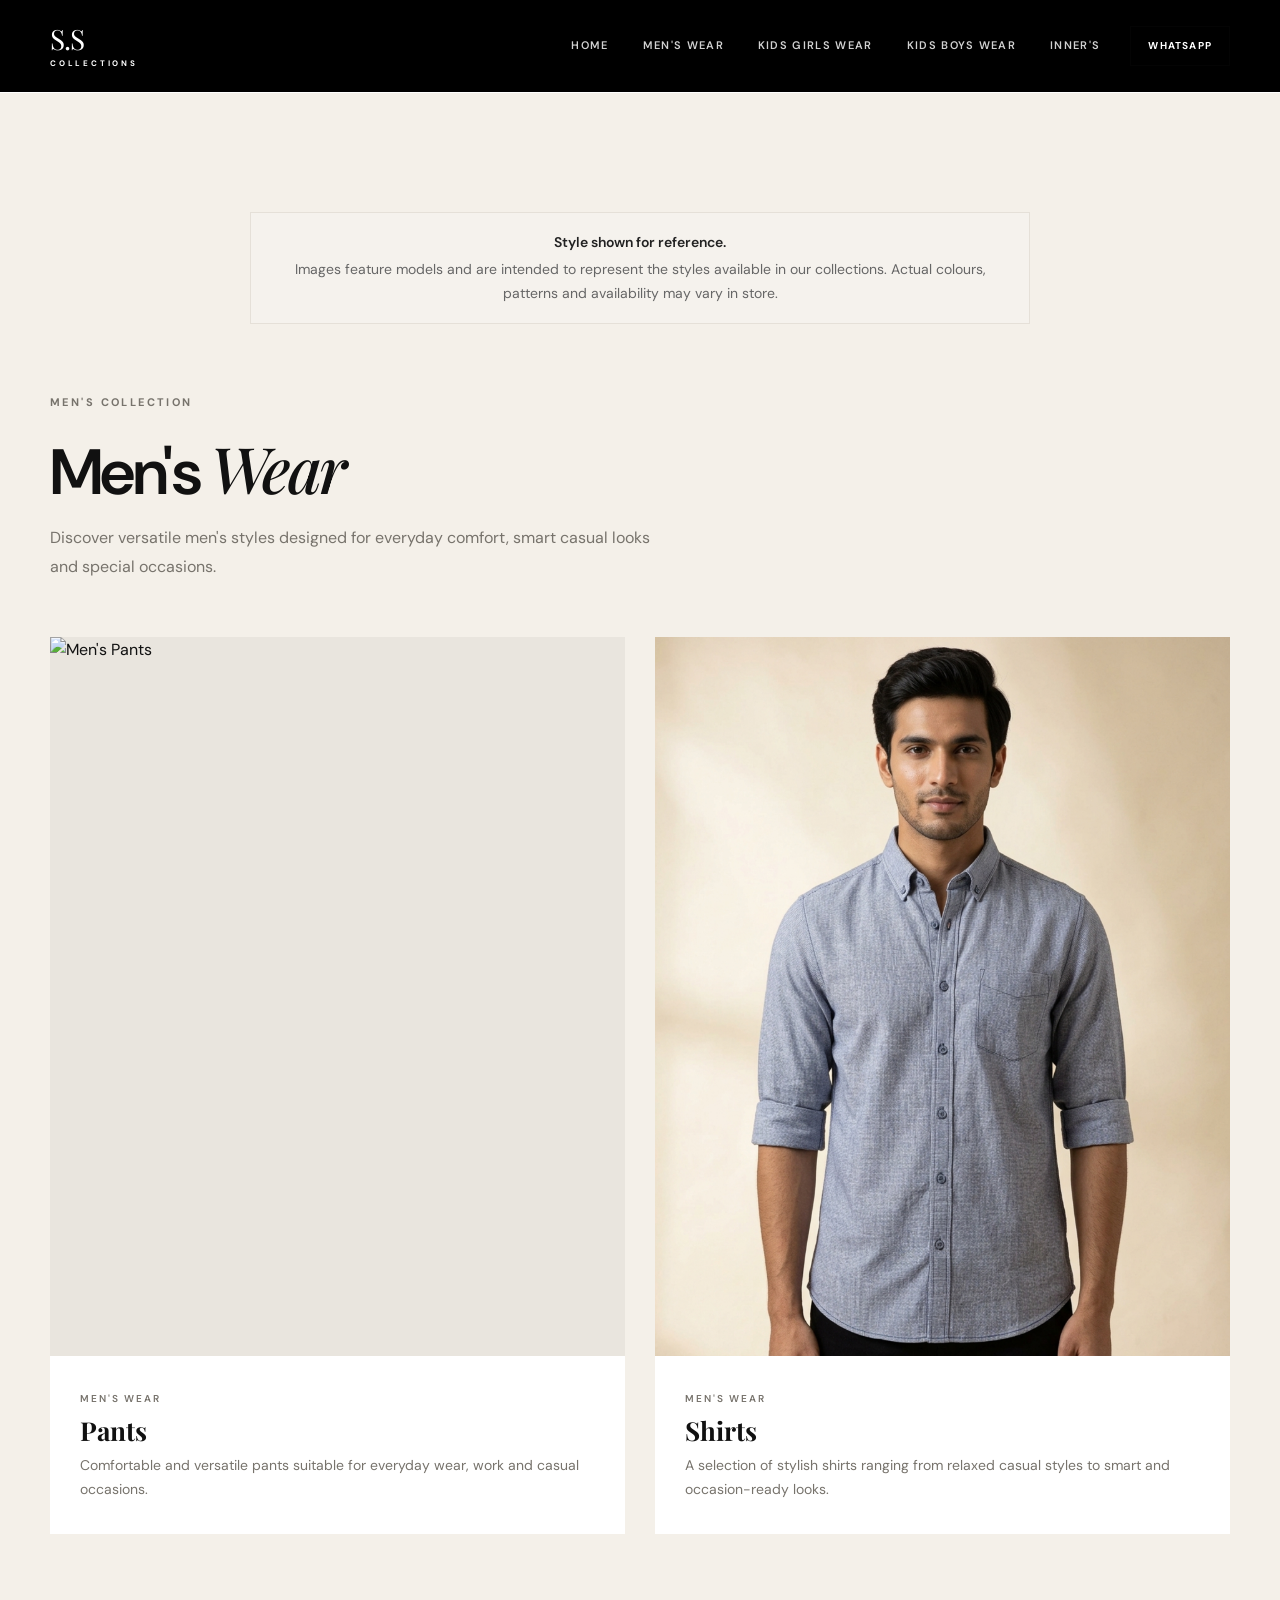
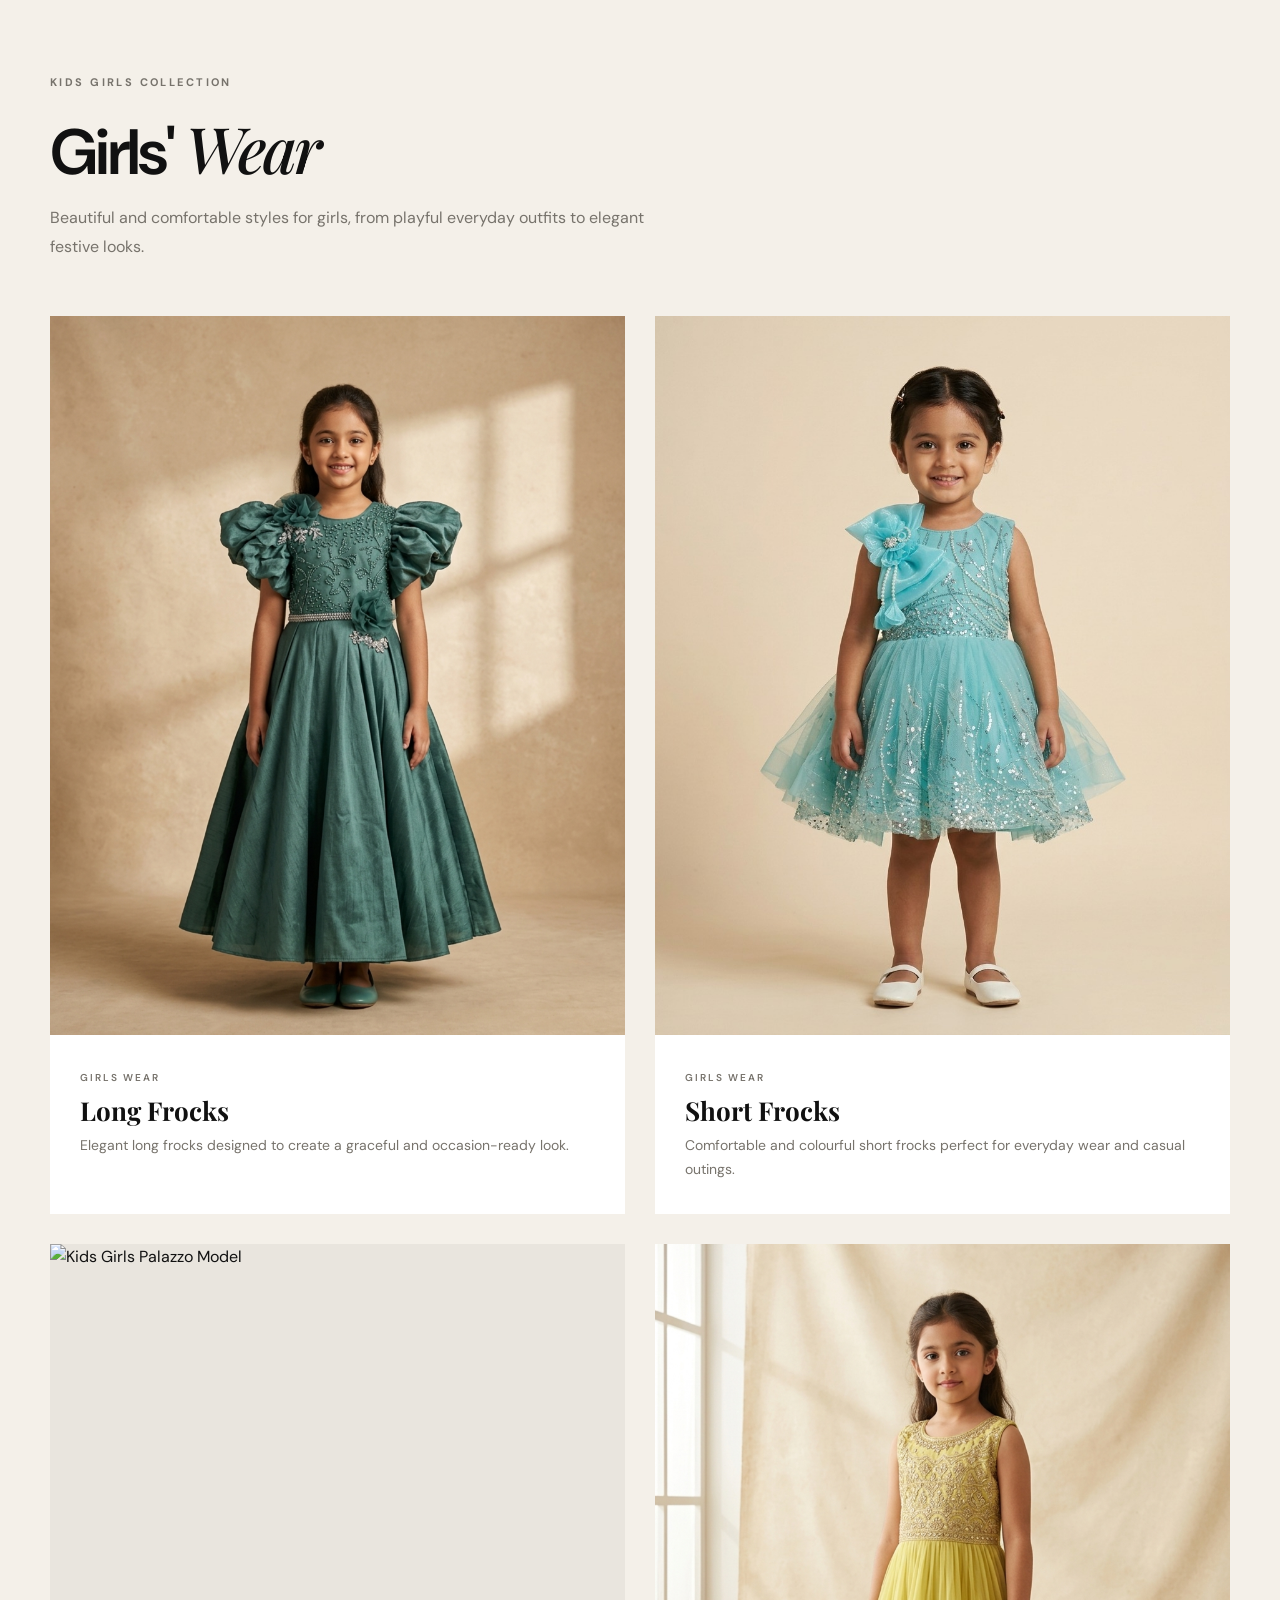
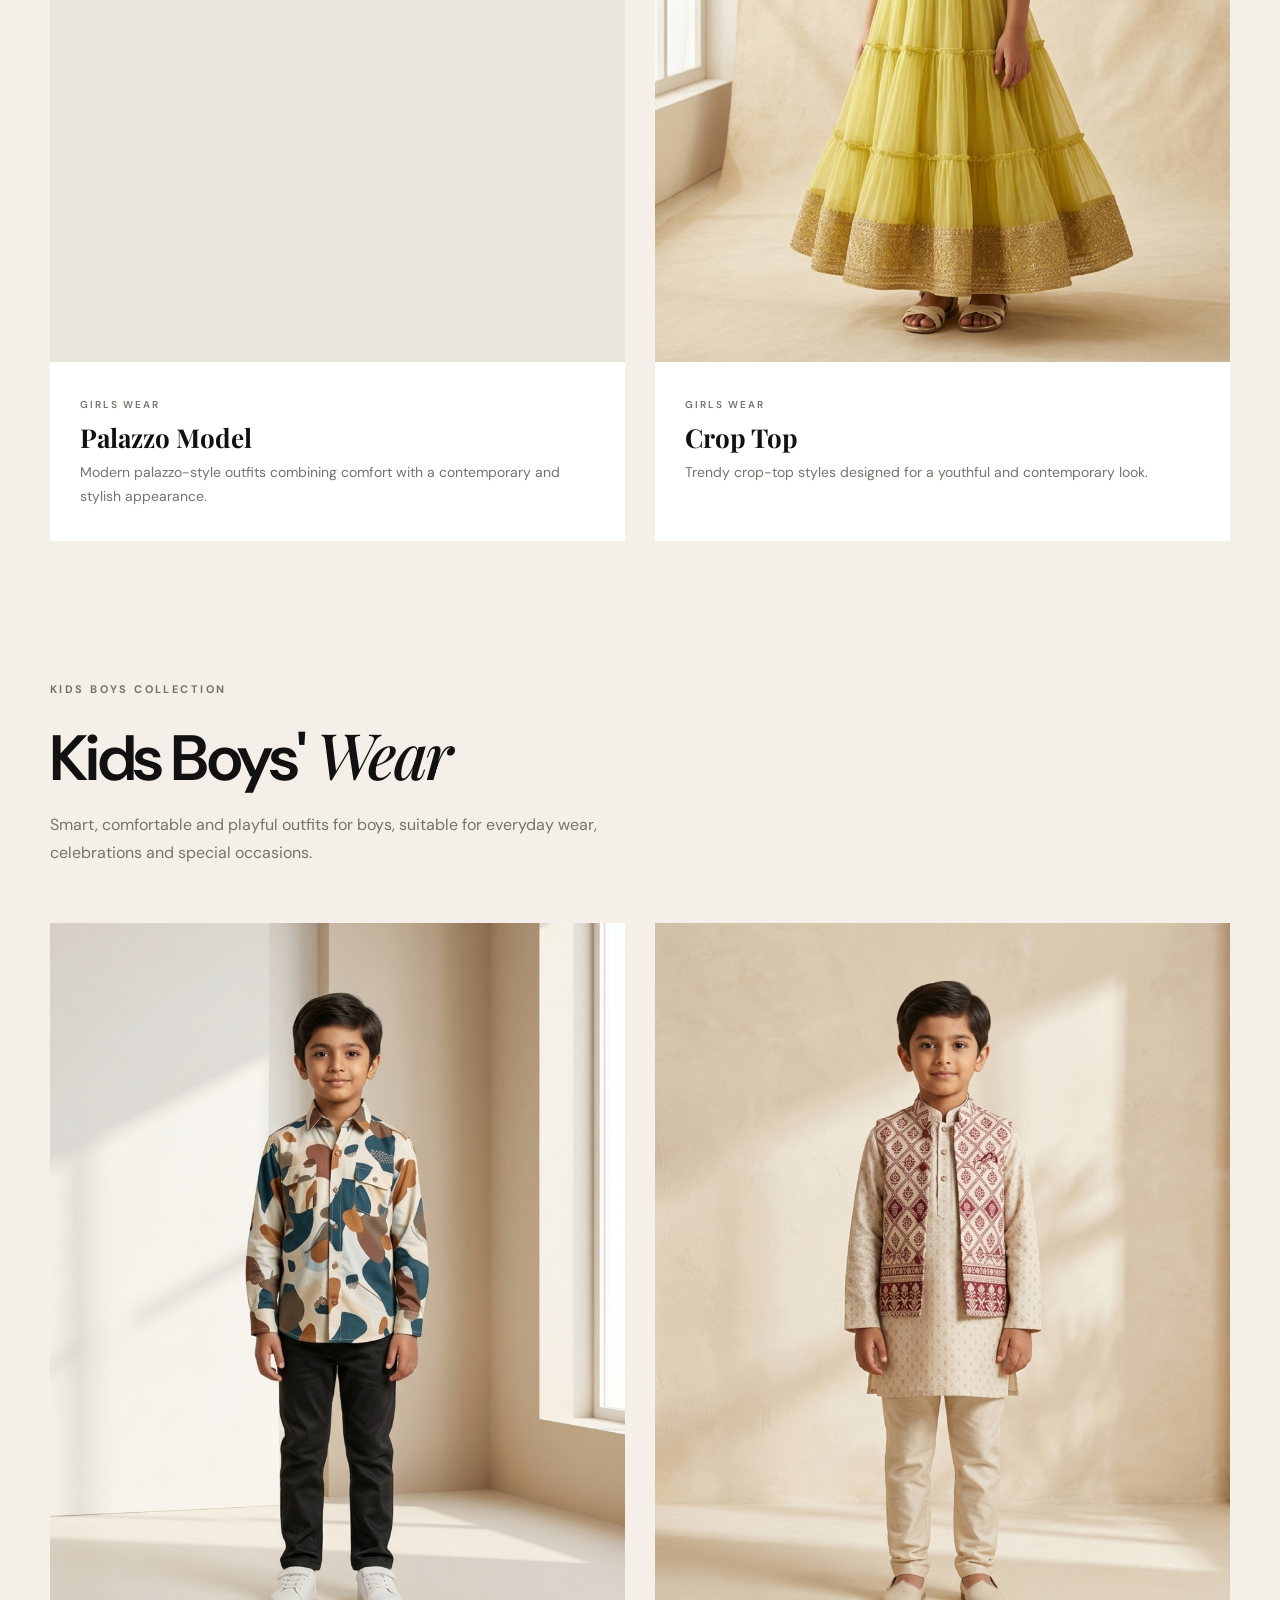
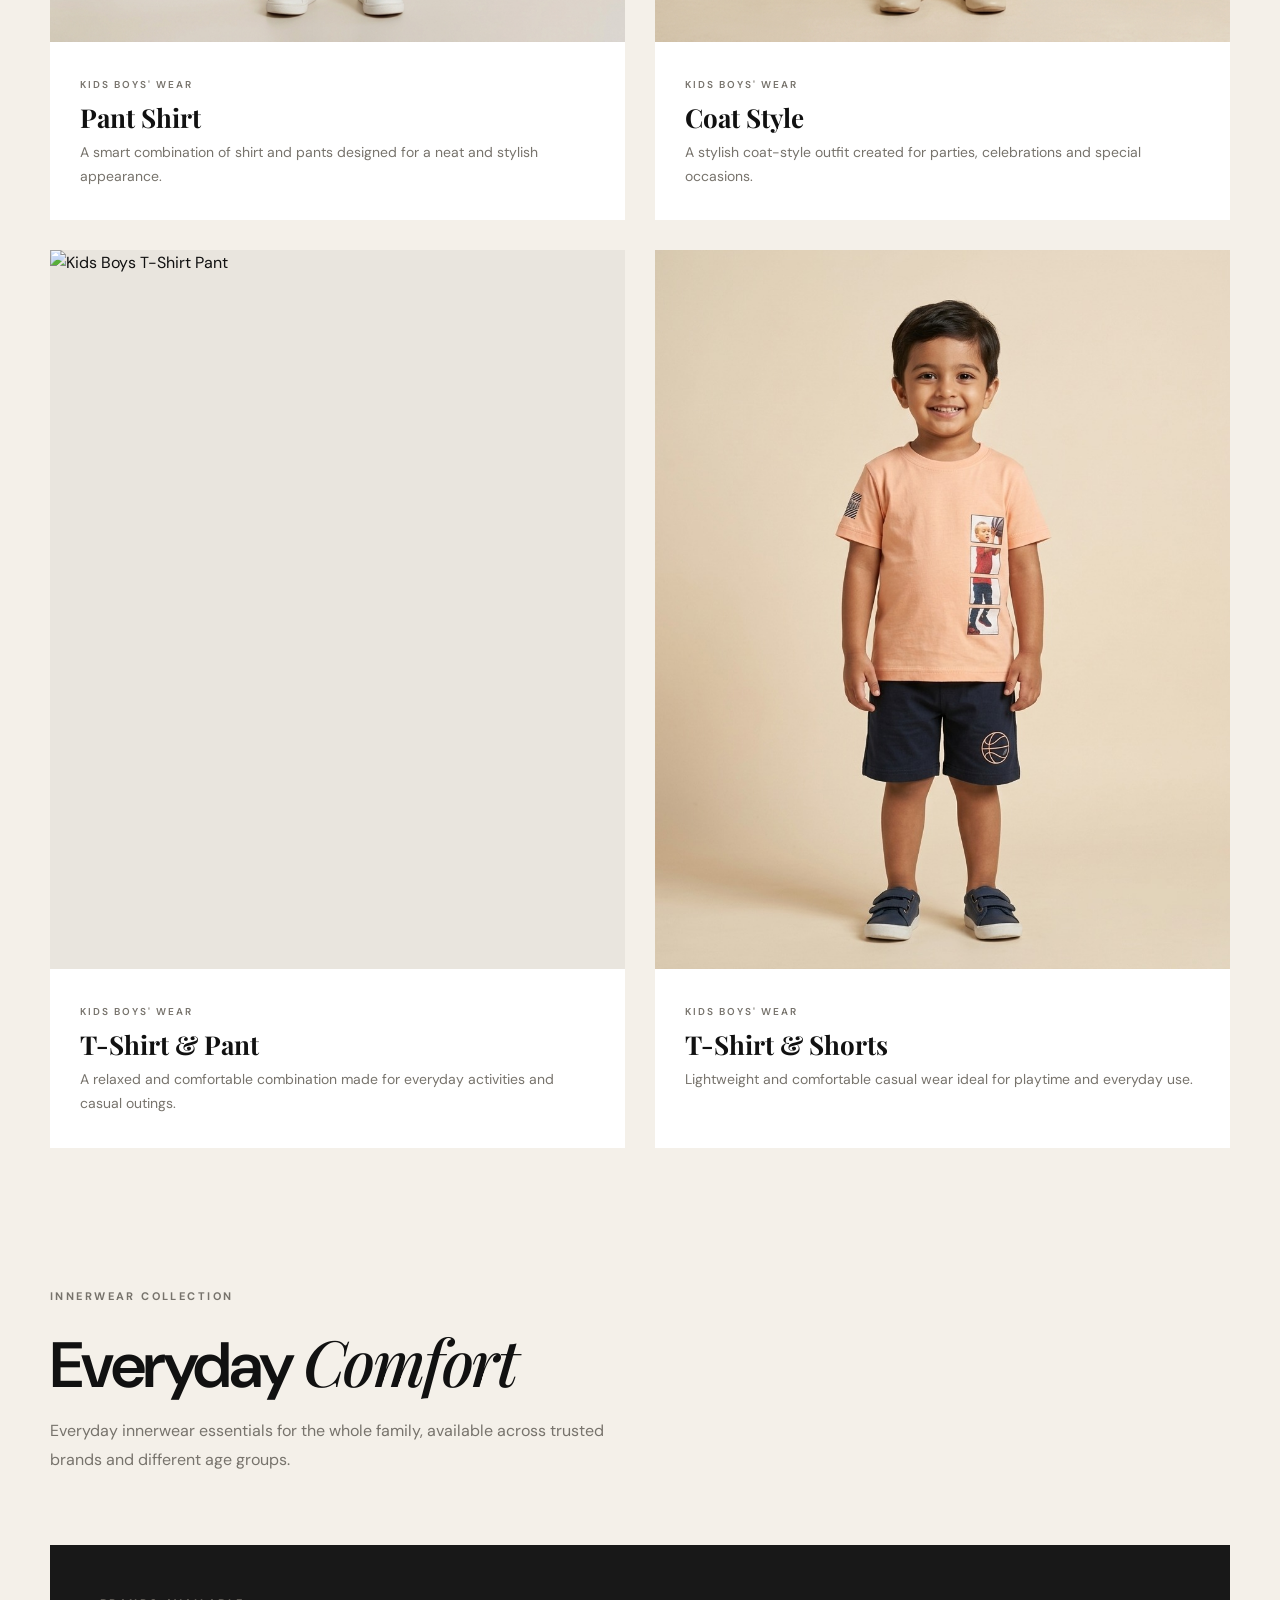
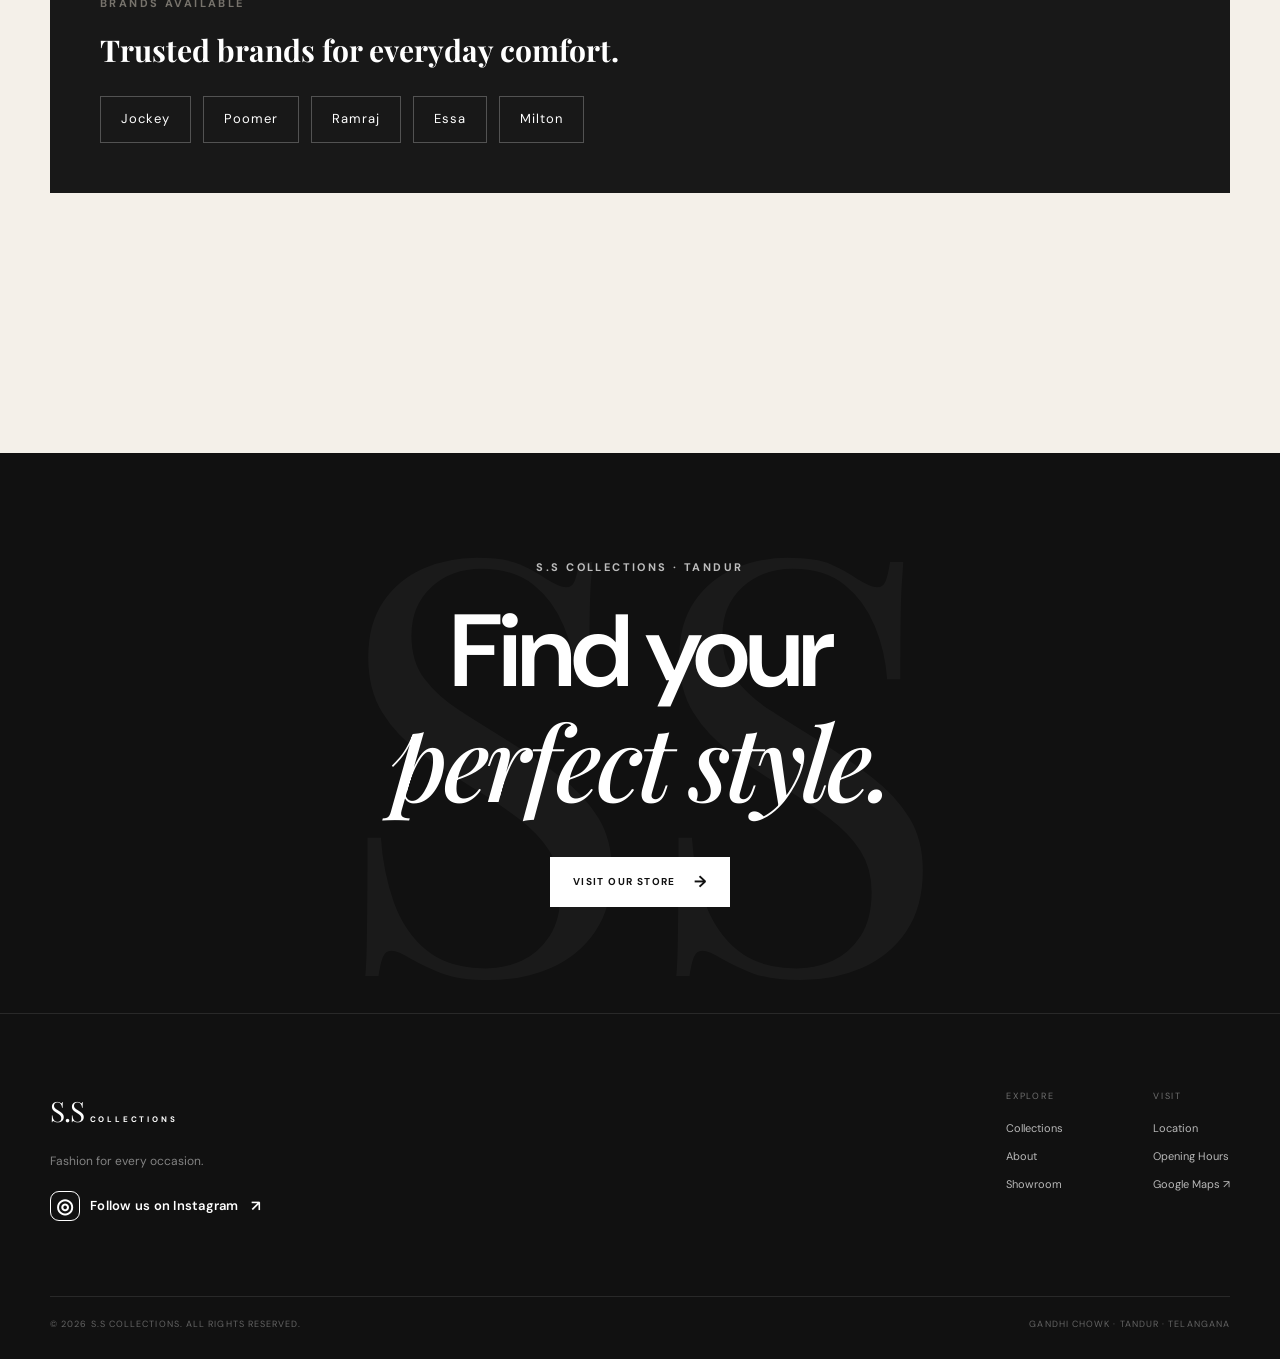
==== commit a6f085d9: "Update products models.html" ====
--- a/products models.html
+++ b/products models.html
@@ -160,7 +160,7 @@
             <div class="product-image">
 
               <img
-                src="assets/products/men/shirts.jpg"
+                src="assets/man shirt.png"
                 alt="Men's Shirts">
 
             </div>
@@ -717,4 +717,4 @@
 
 </body>
 
-</html>+</html>
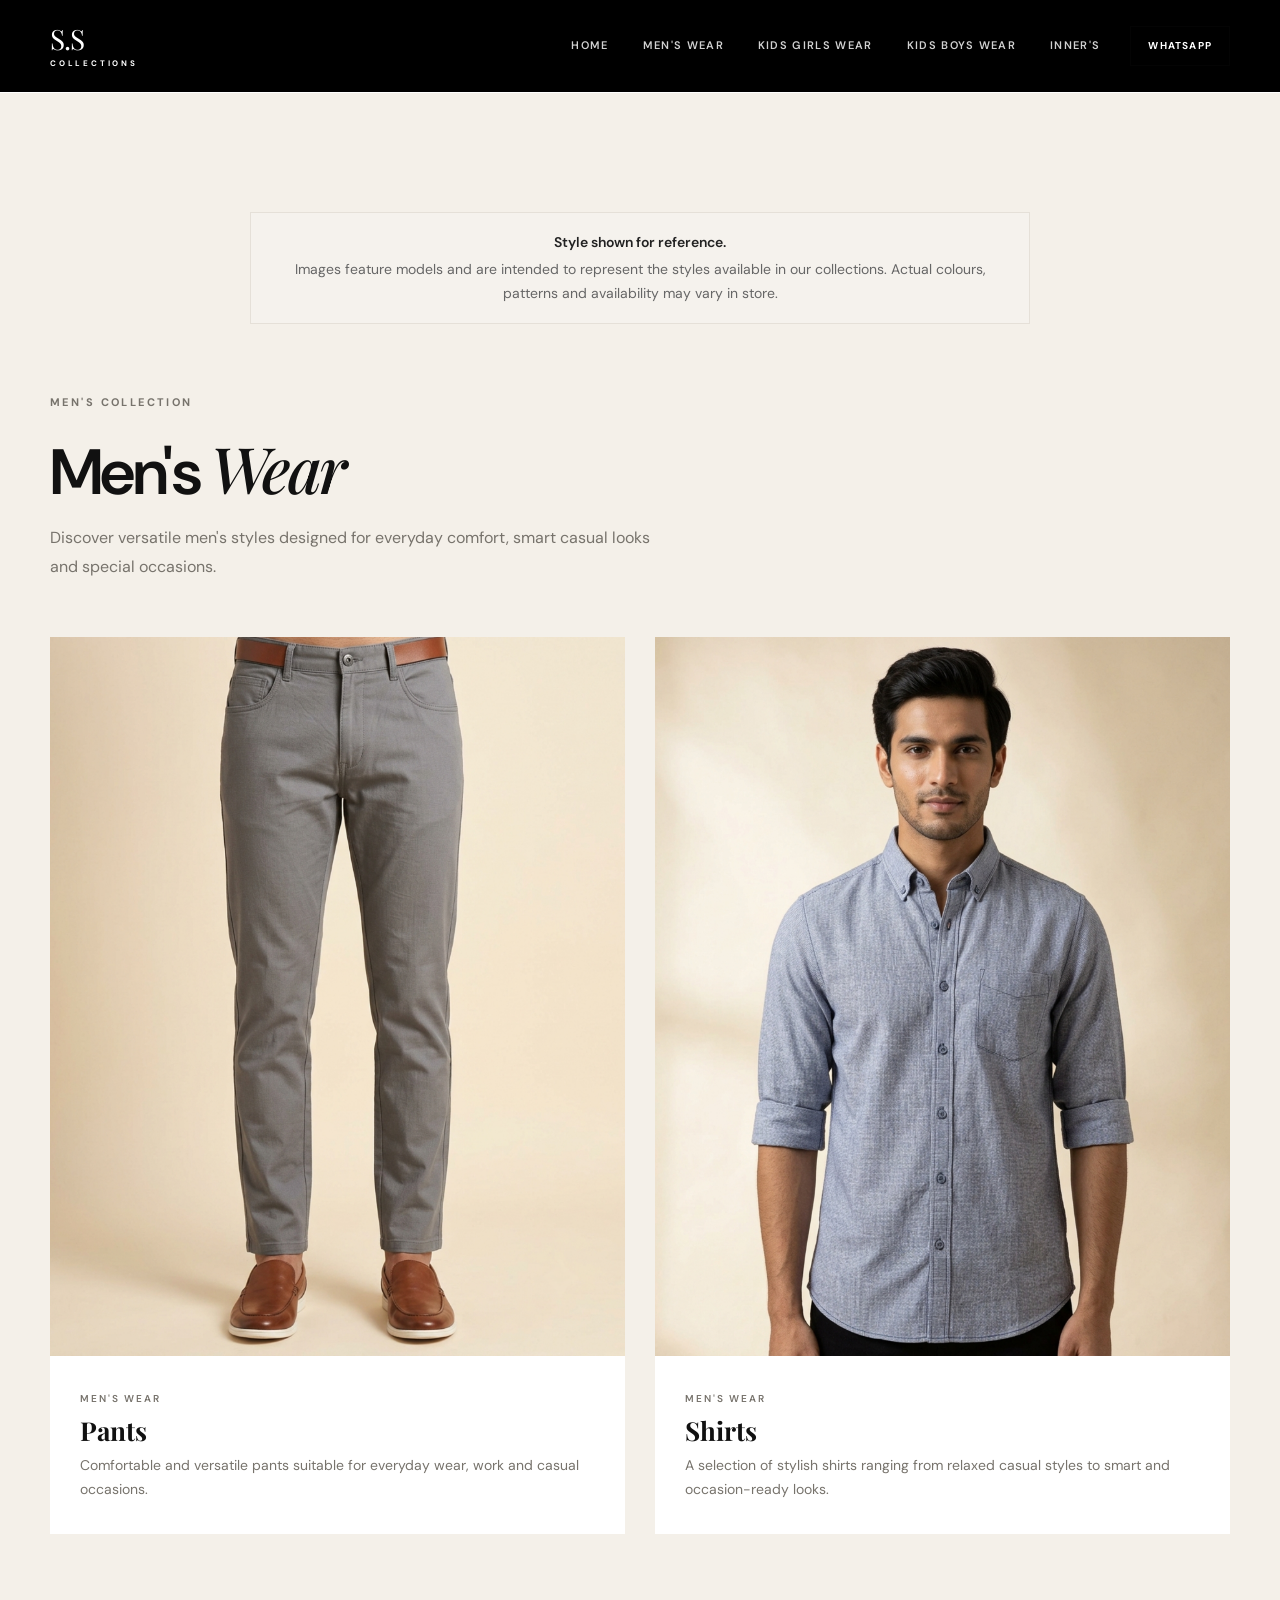
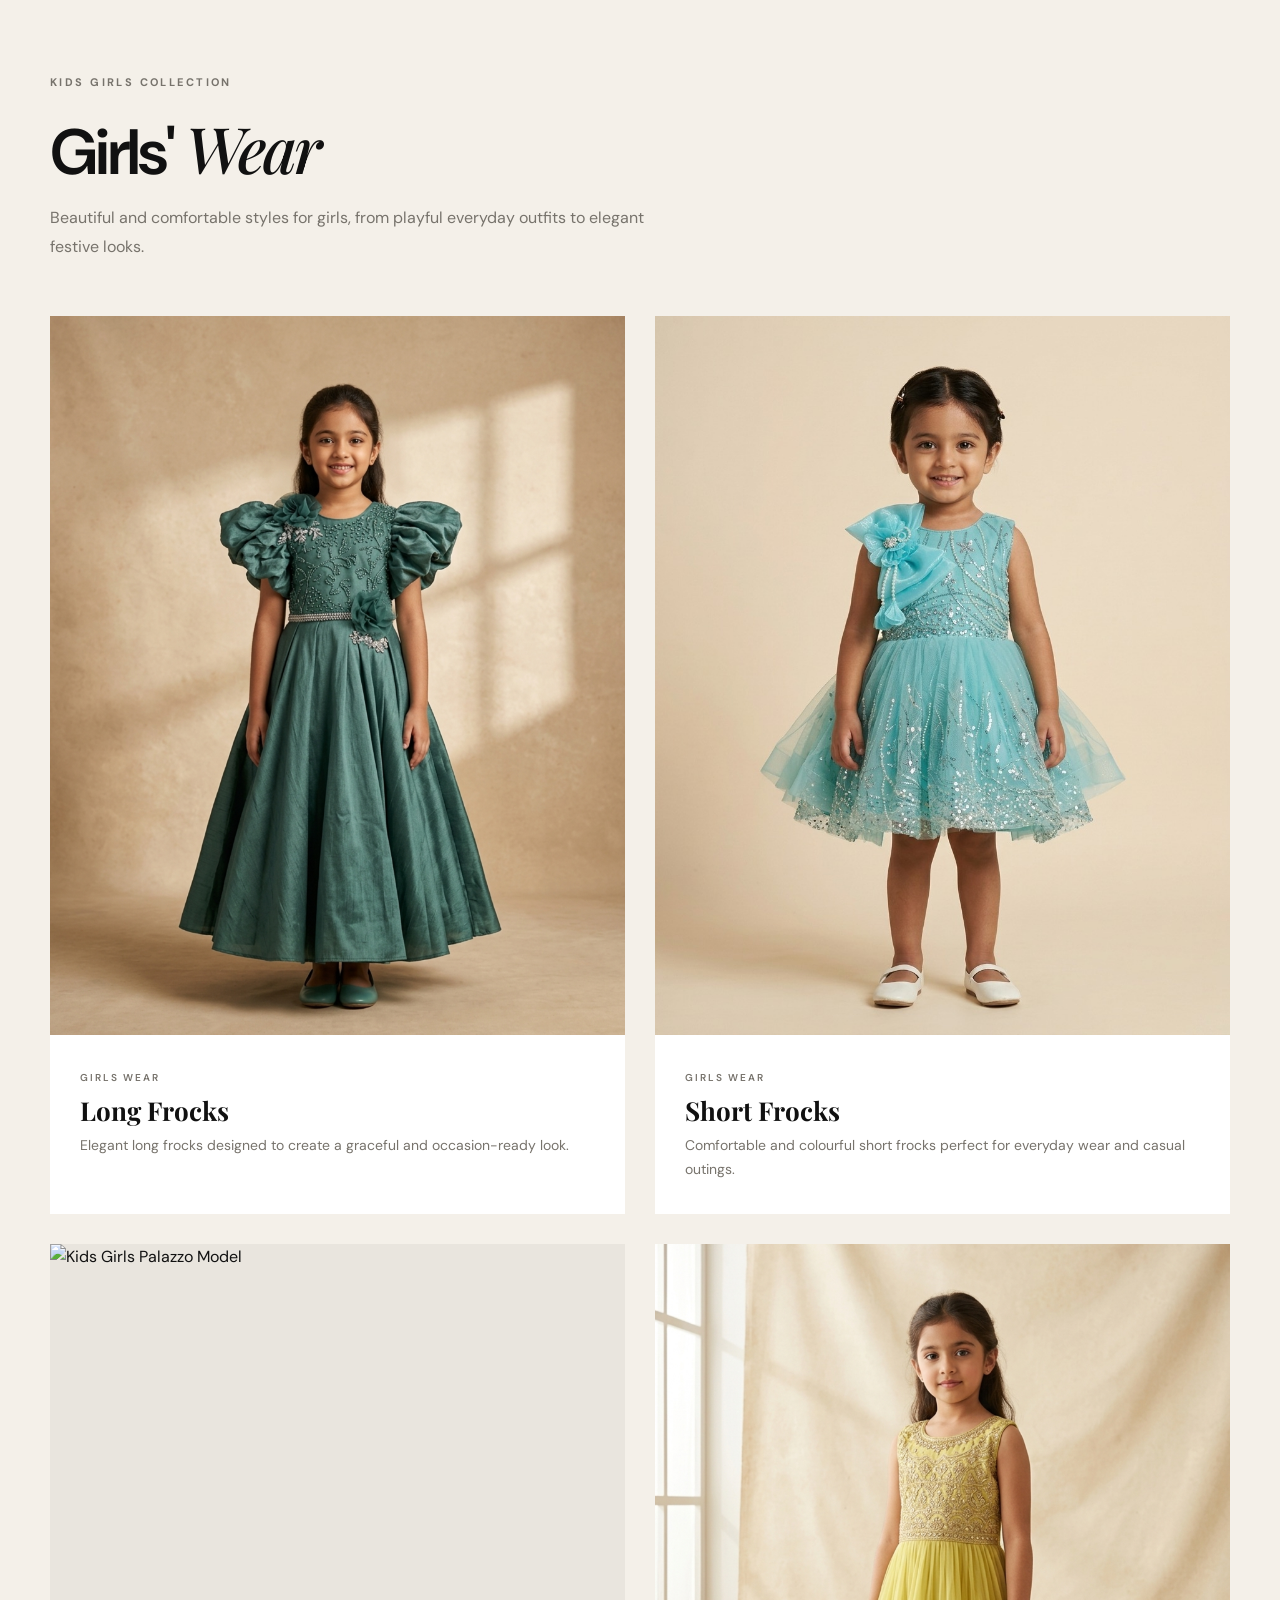
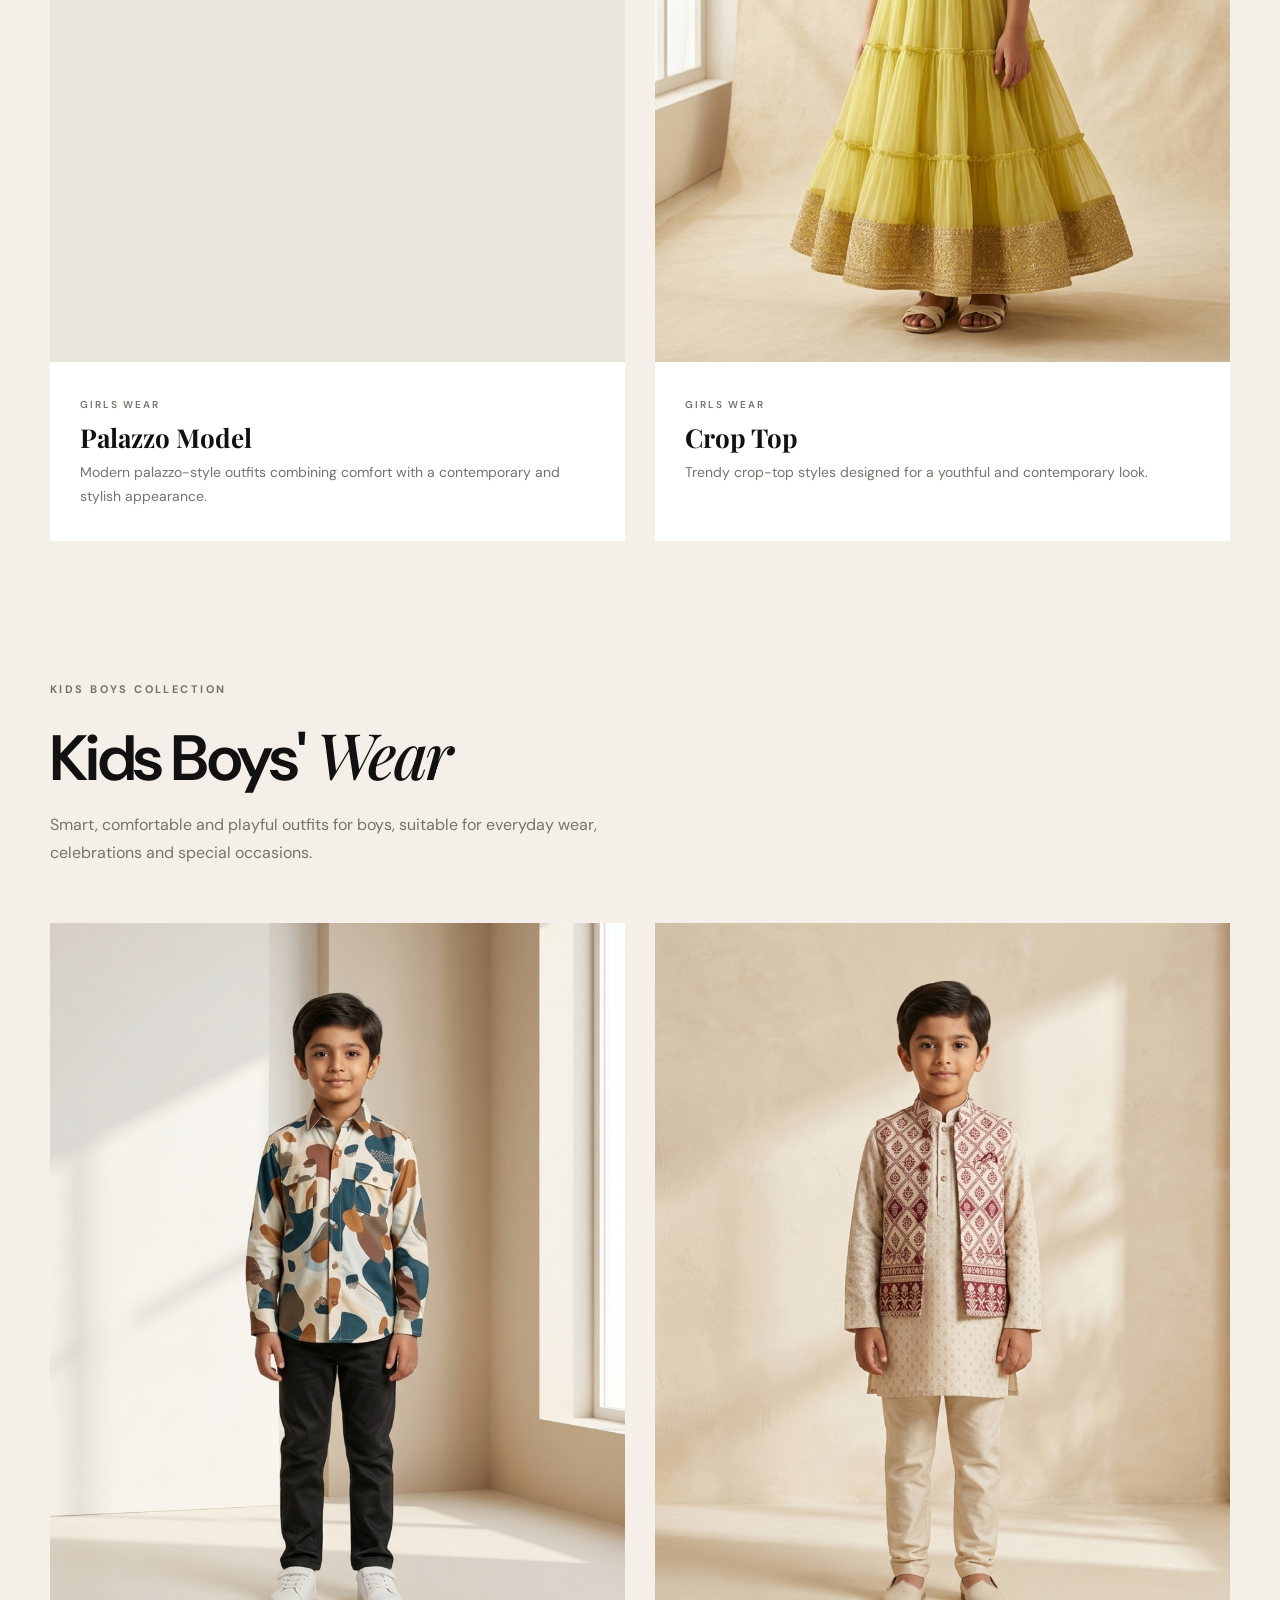
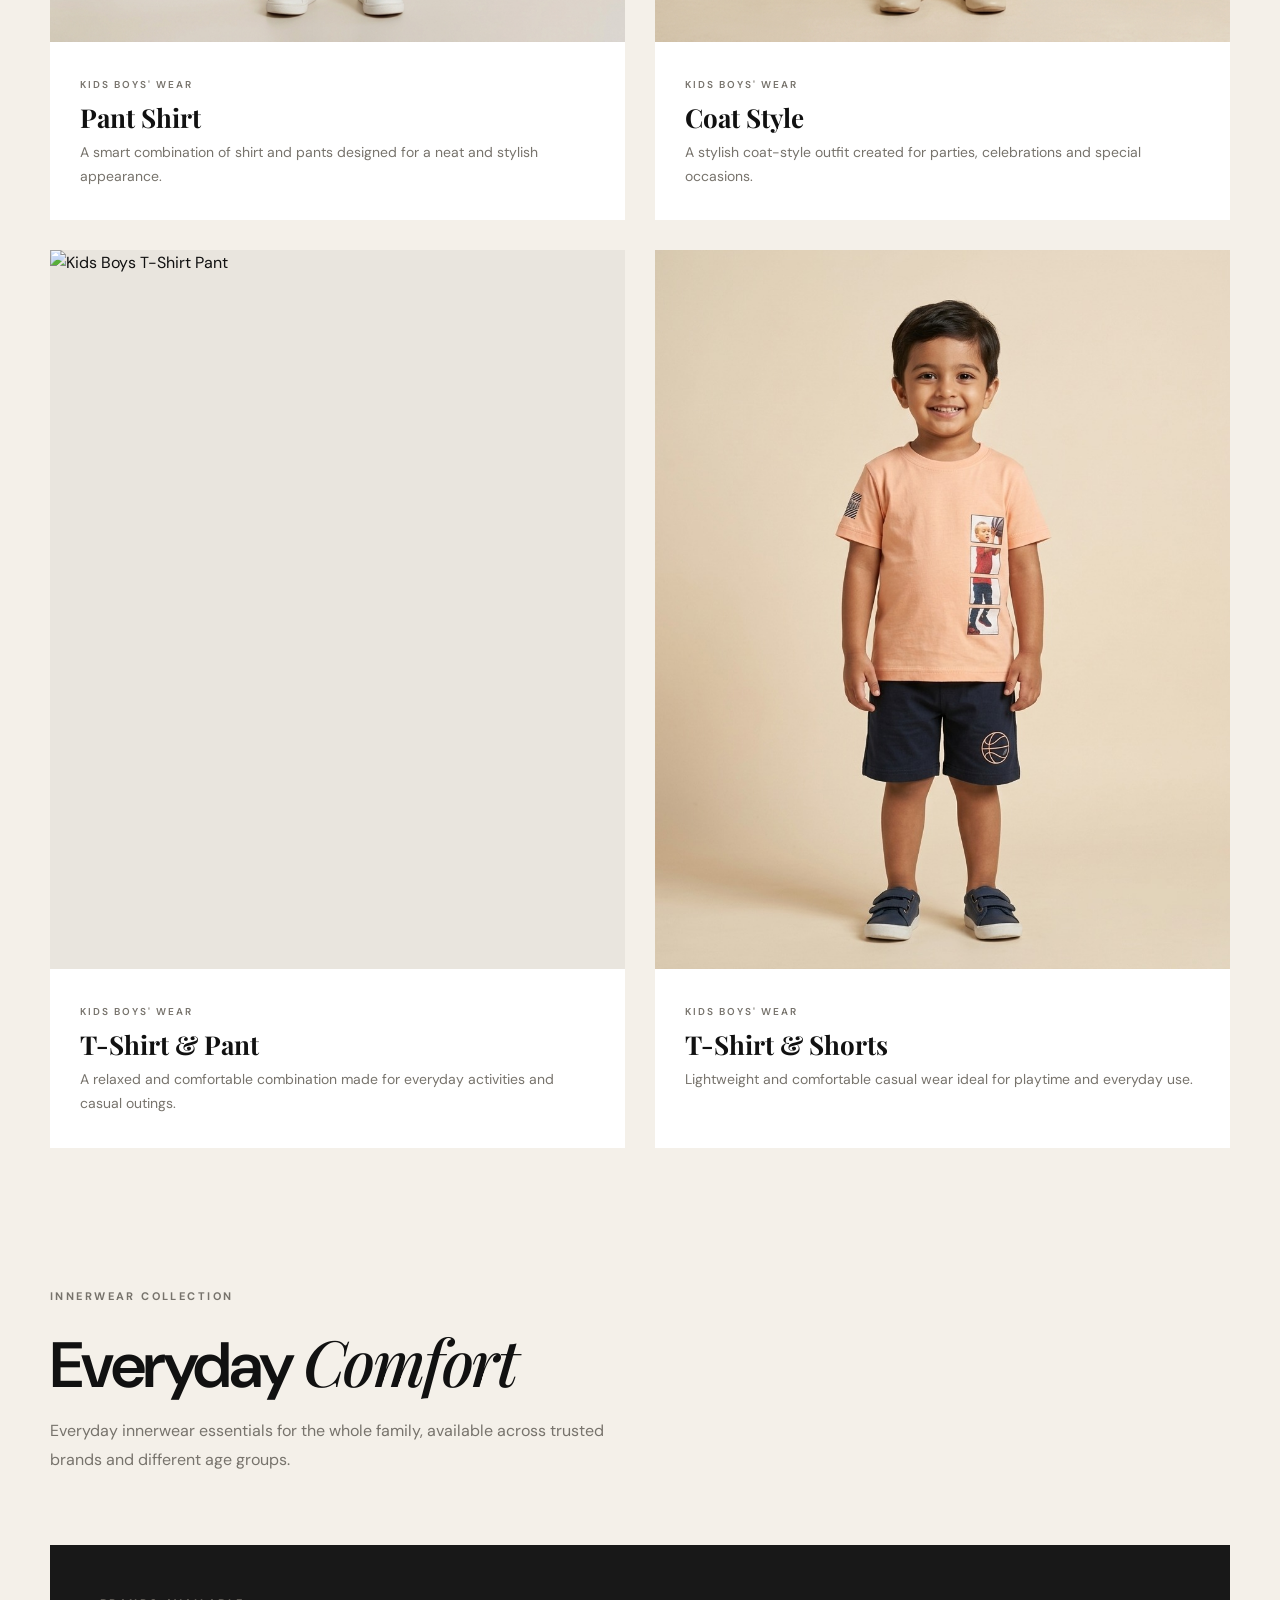
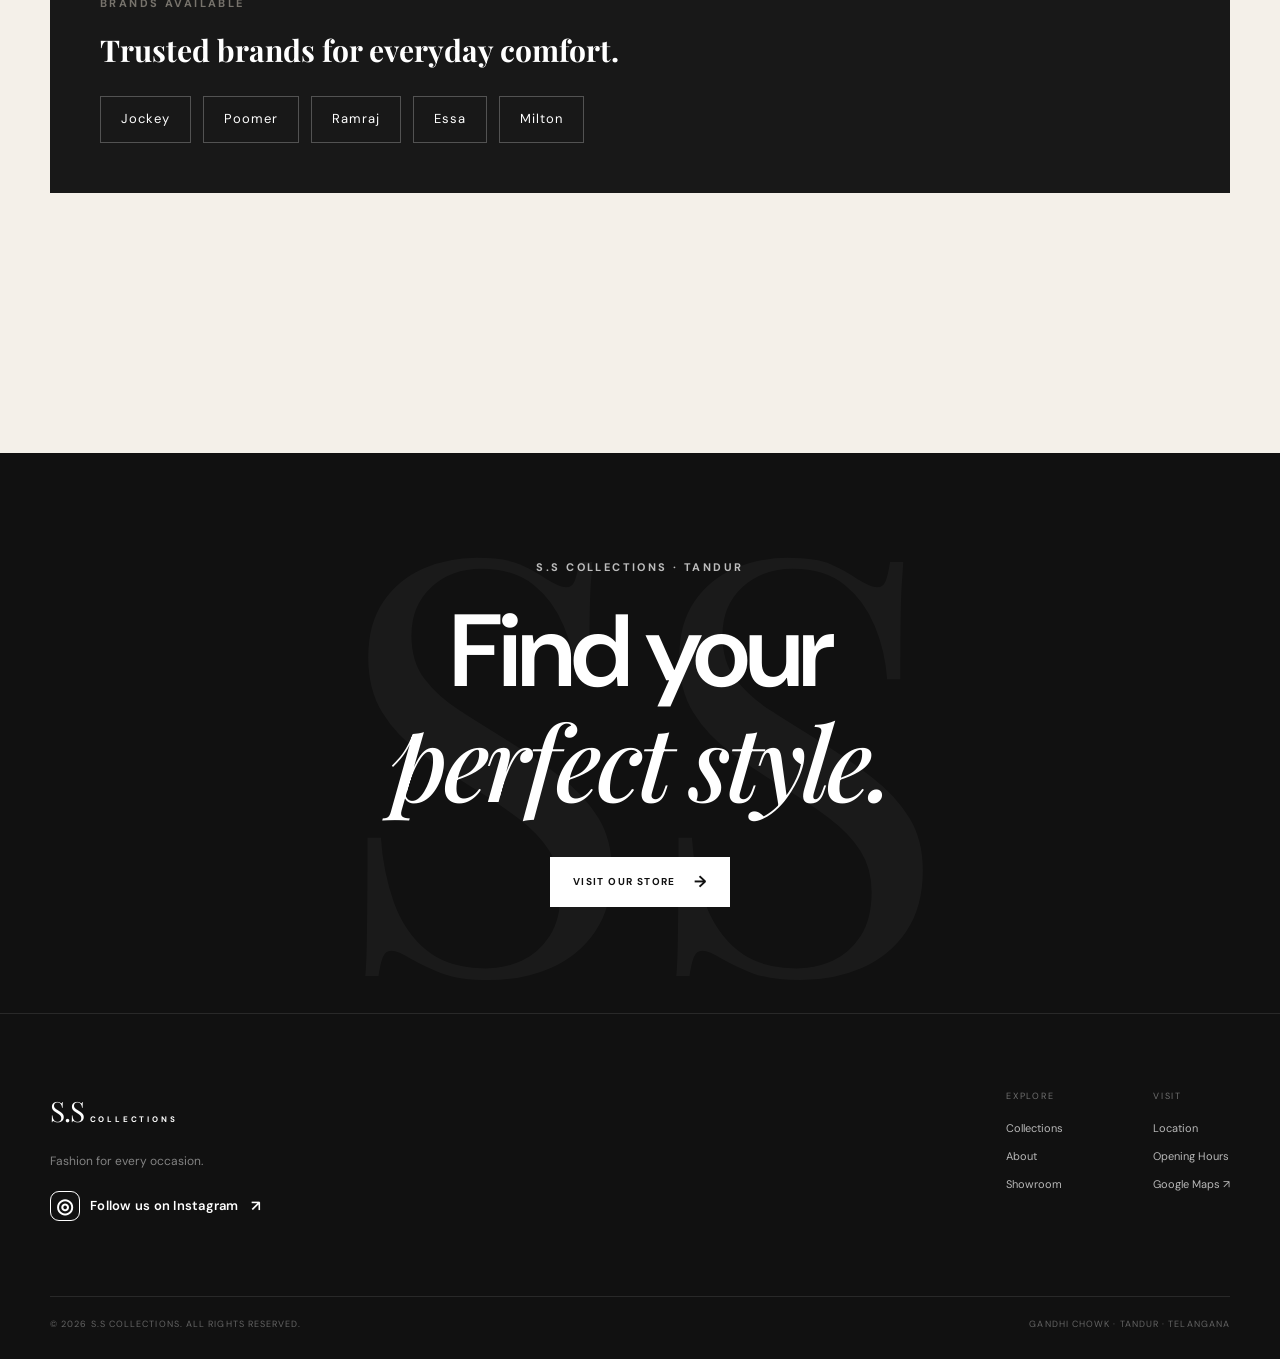
==== commit 466cb548: "uploaded model images" ====
--- a/products models.html
+++ b/products models.html
@@ -41,7 +41,7 @@
   <header class="header" id="header">
     <div class="container nav">
 
-      <a class="brand" href="#home" aria-label="S.S Collections home">
+      <a class="brand" href="index.html#home" aria-label="S.S Collections home">
         <span class="brand-main">S.S</span>
         <span class="brand-sub">COLLECTIONS</span>
       </a>
@@ -132,7 +132,7 @@
             <div class="product-image">
 
               <img
-                src="assets/products/men/pants.jpg"
+                src="assets/men pant.png"
                 alt="Men's Pants">
 
             </div>
@@ -274,7 +274,7 @@
             <div class="product-image">
 
               <img
-                src="assets/products/kids-girls/palazzo.jpg"
+                src="plazo model.png"
                 alt="Kids Girls Palazzo Model">
 
             </div>
@@ -416,7 +416,7 @@
             <div class="product-image">
 
               <img
-                src="assets/tshirt-pant.jpg"
+                src="tshirt and pant model.png"
                 alt="Kids Boys T-Shirt Pant">
 
             </div>
--- a/style.css
+++ b/style.css
@@ -1460,3 +1460,4 @@
   margin-left: 2px;
 }
 
+
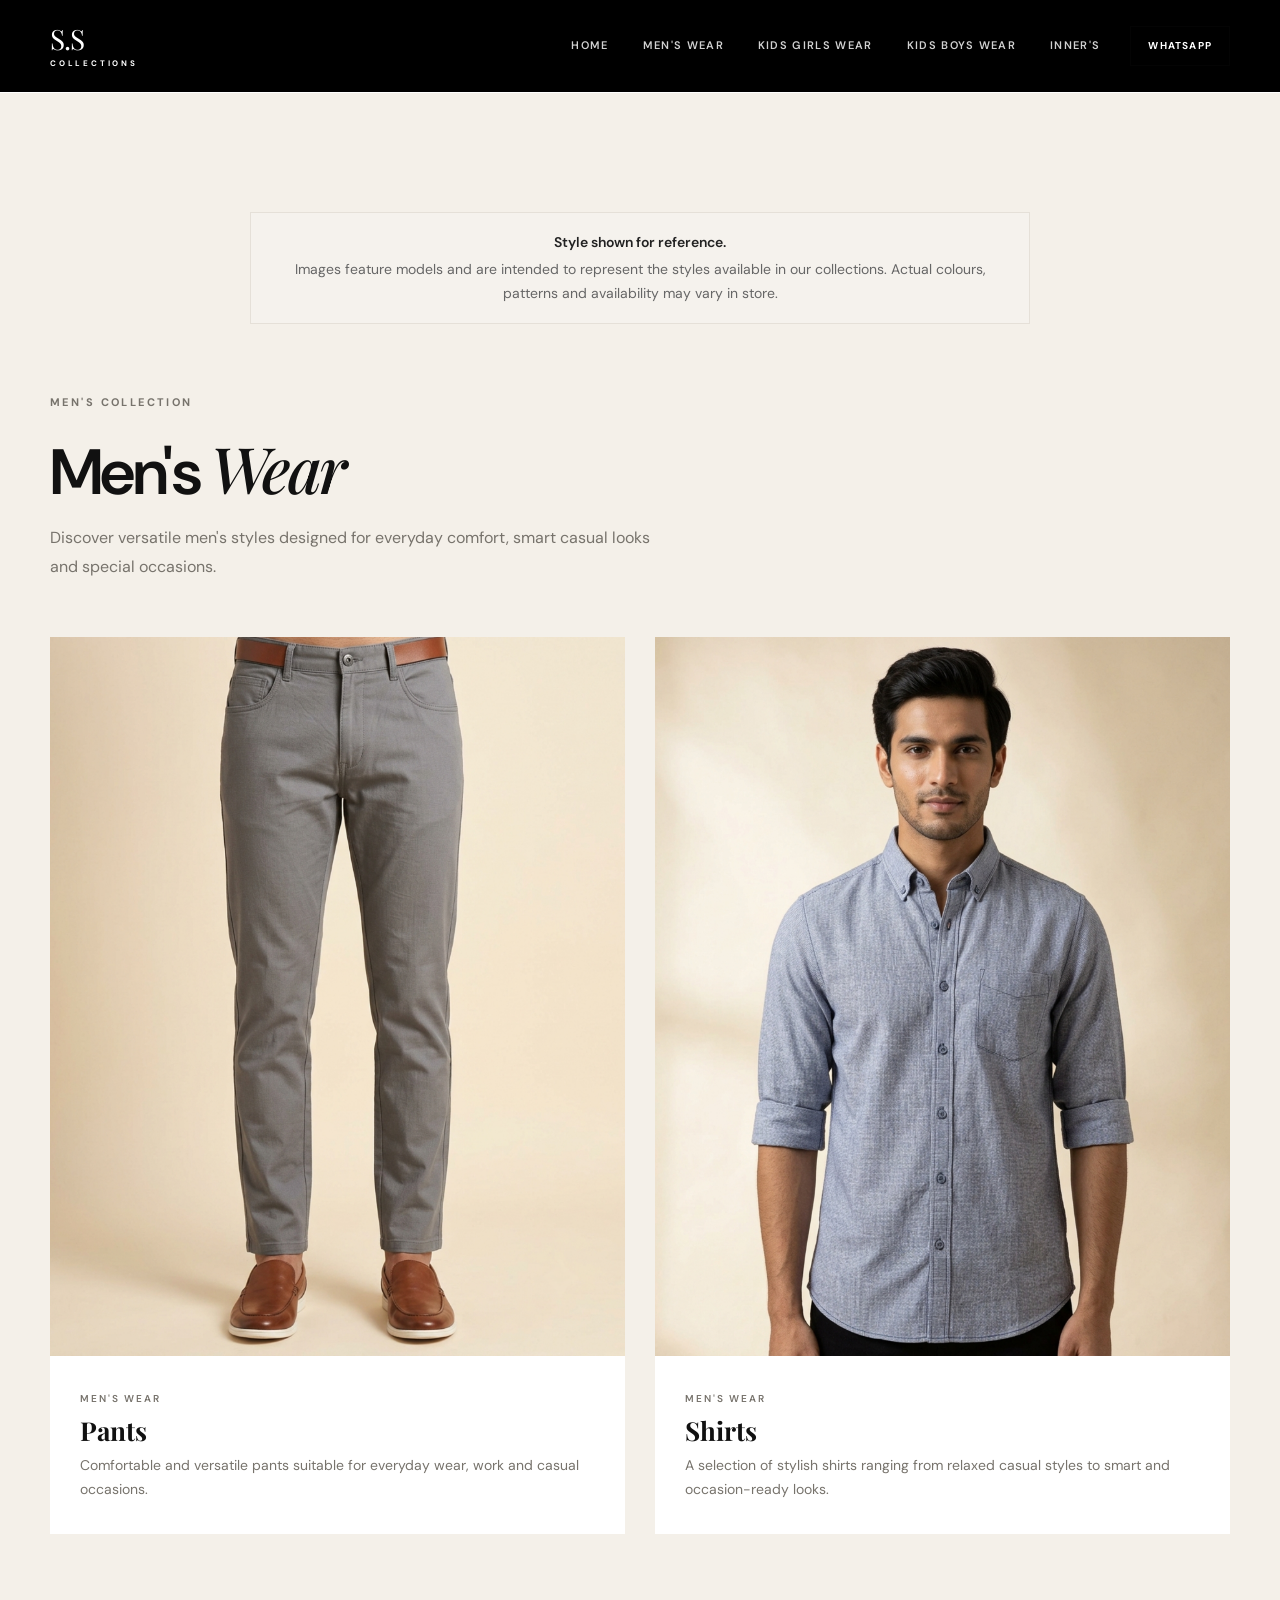
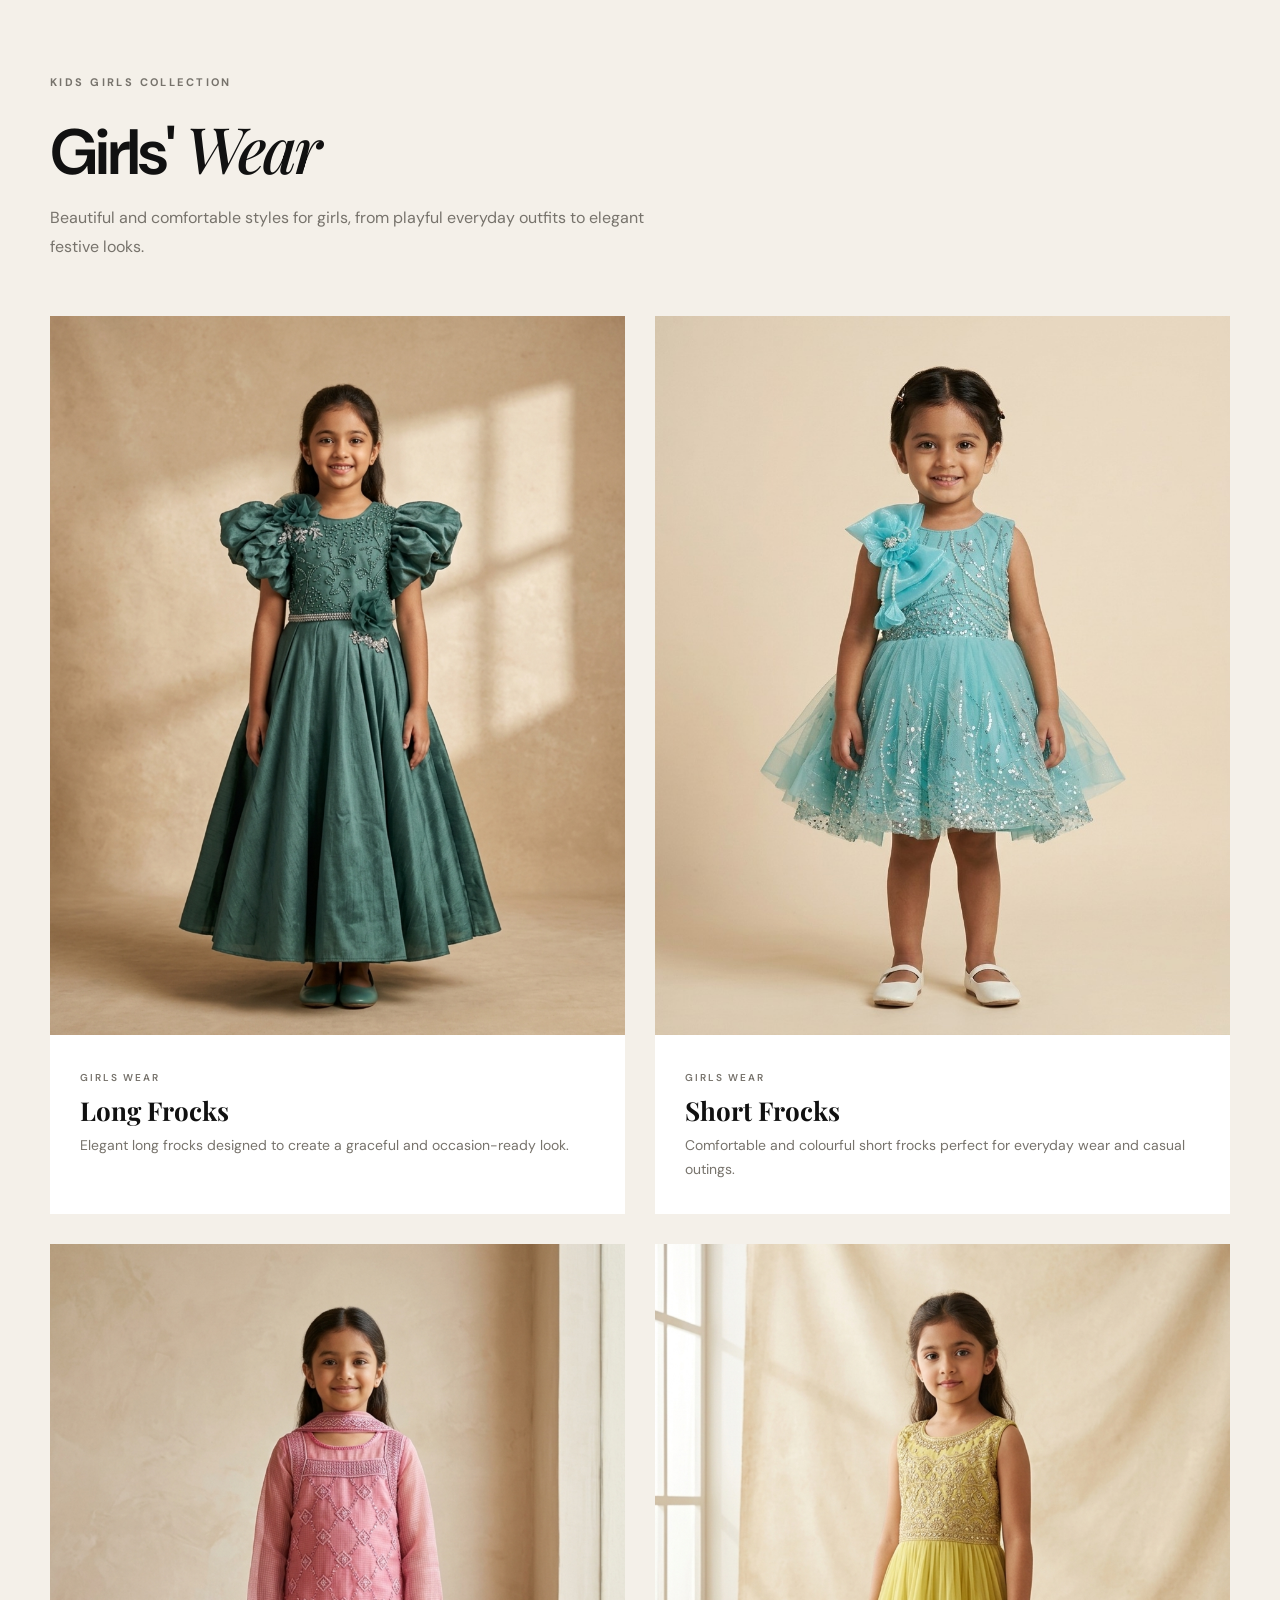
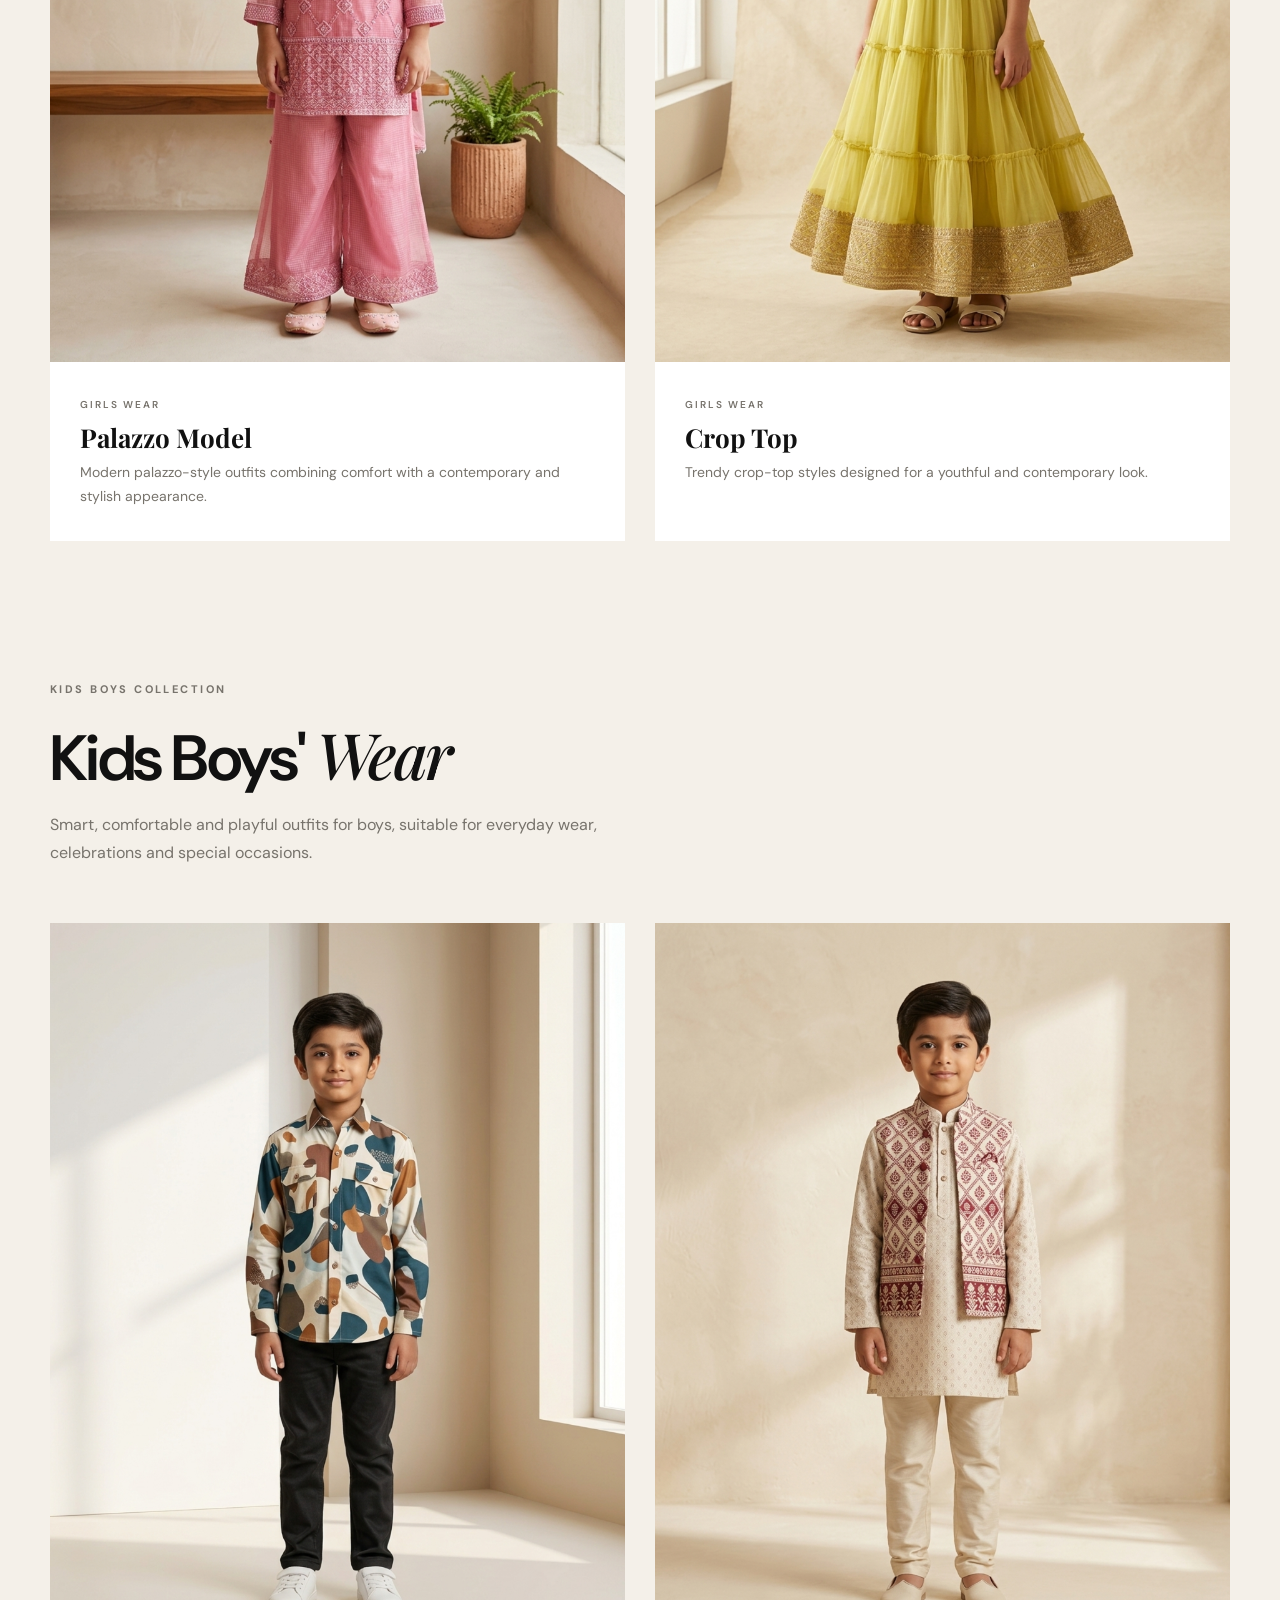
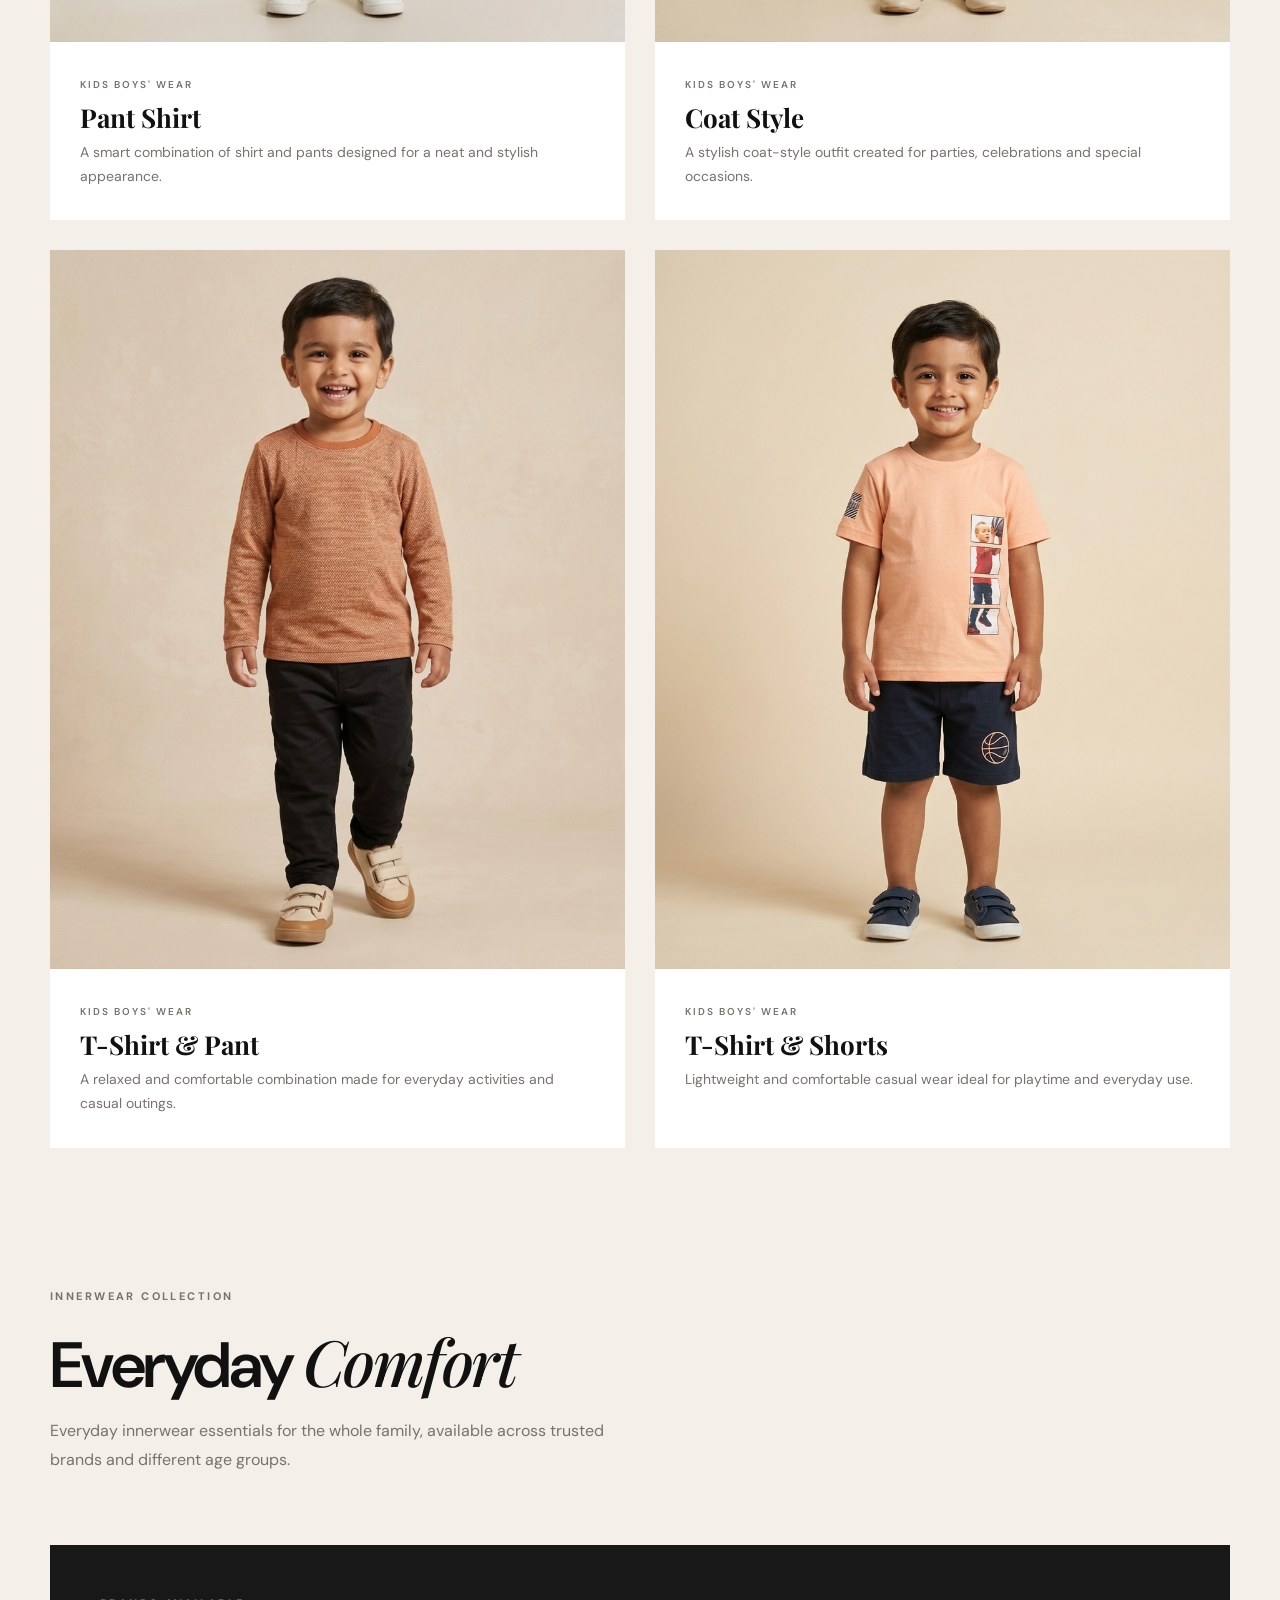
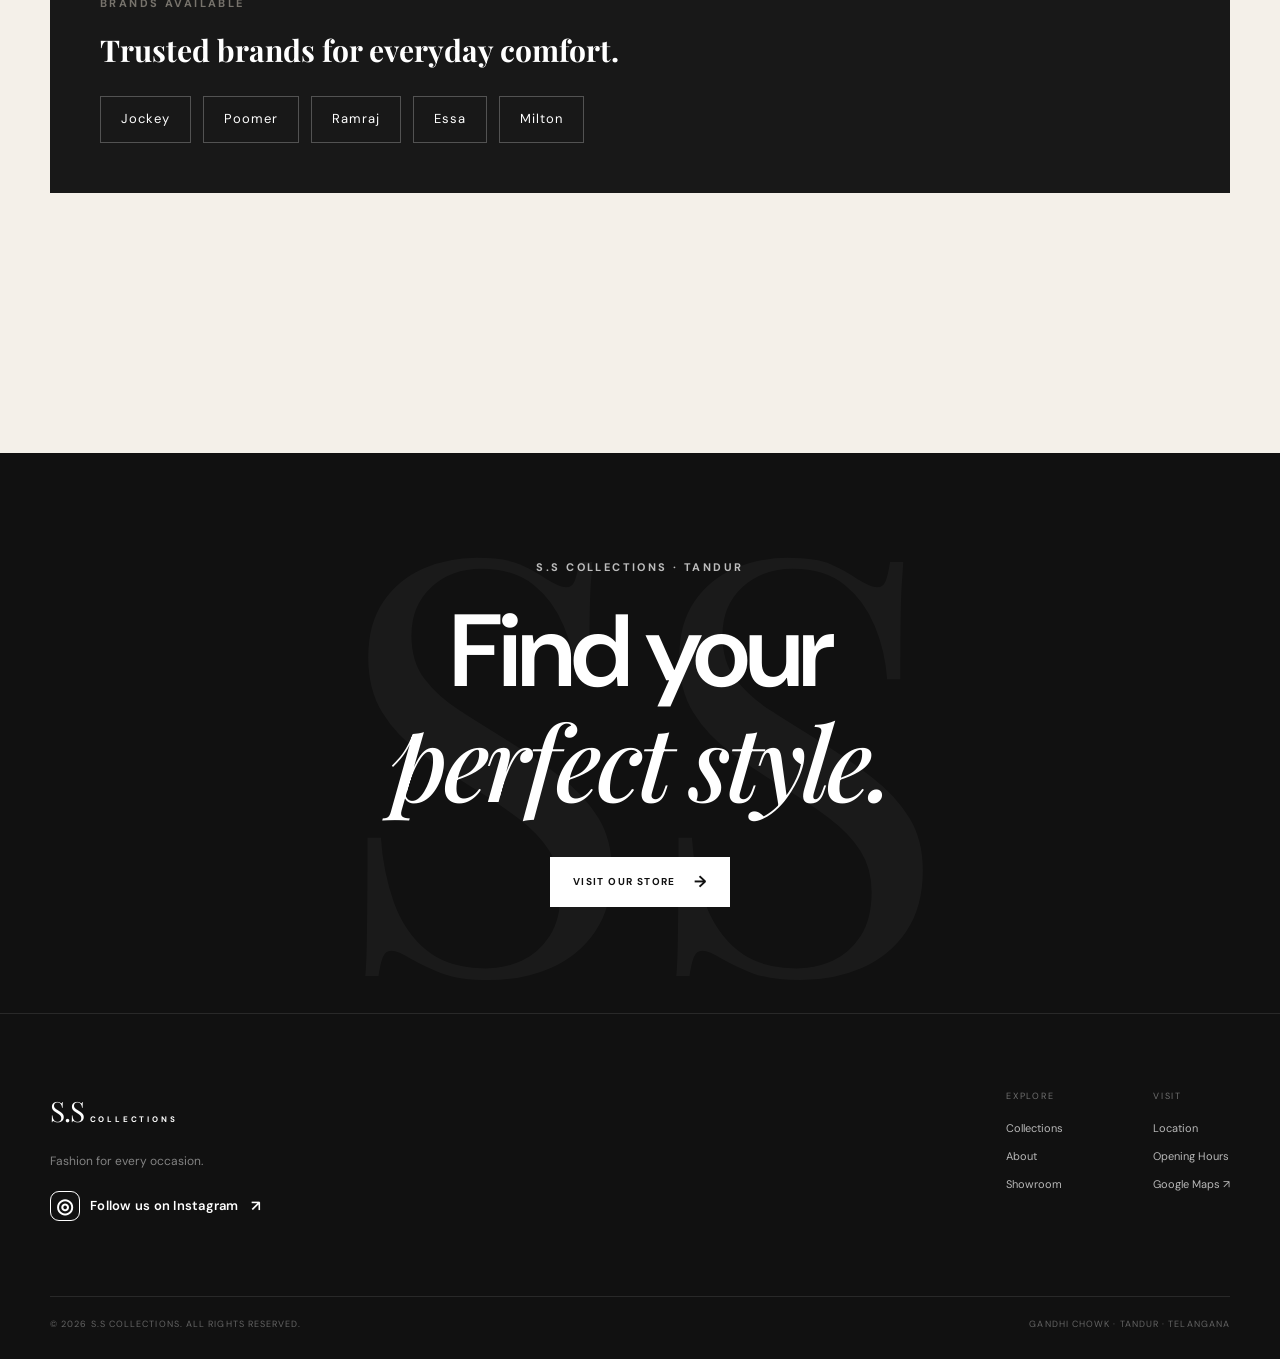
==== commit 85317612: "html formating" ====
--- a/products models.html
+++ b/products models.html
@@ -274,7 +274,7 @@
             <div class="product-image">
 
               <img
-                src="plazo model.png"
+                src="assets/plazo model.png"
                 alt="Kids Girls Palazzo Model">
 
             </div>
@@ -416,7 +416,7 @@
             <div class="product-image">
 
               <img
-                src="tshirt and pant model.png"
+                src="assets/tshirt and pant model.png"
                 alt="Kids Boys T-Shirt Pant">
 
             </div>
